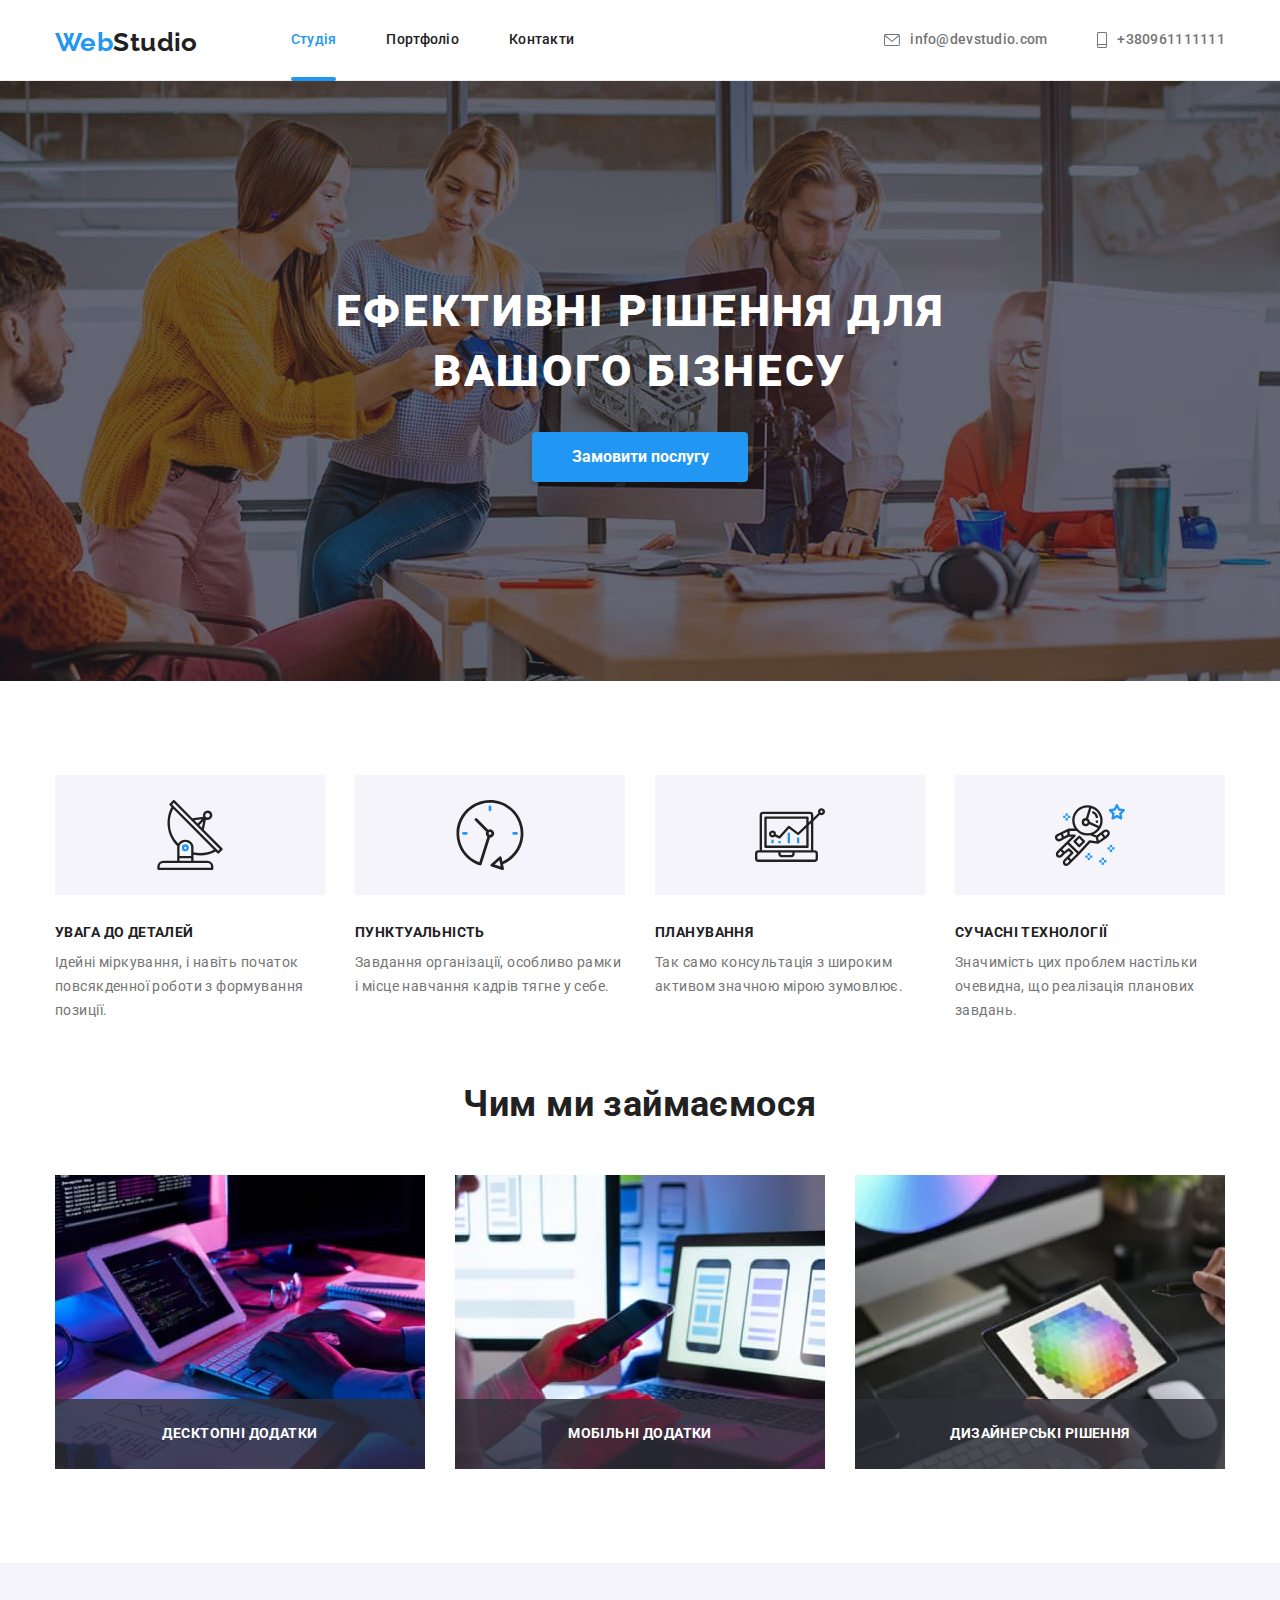
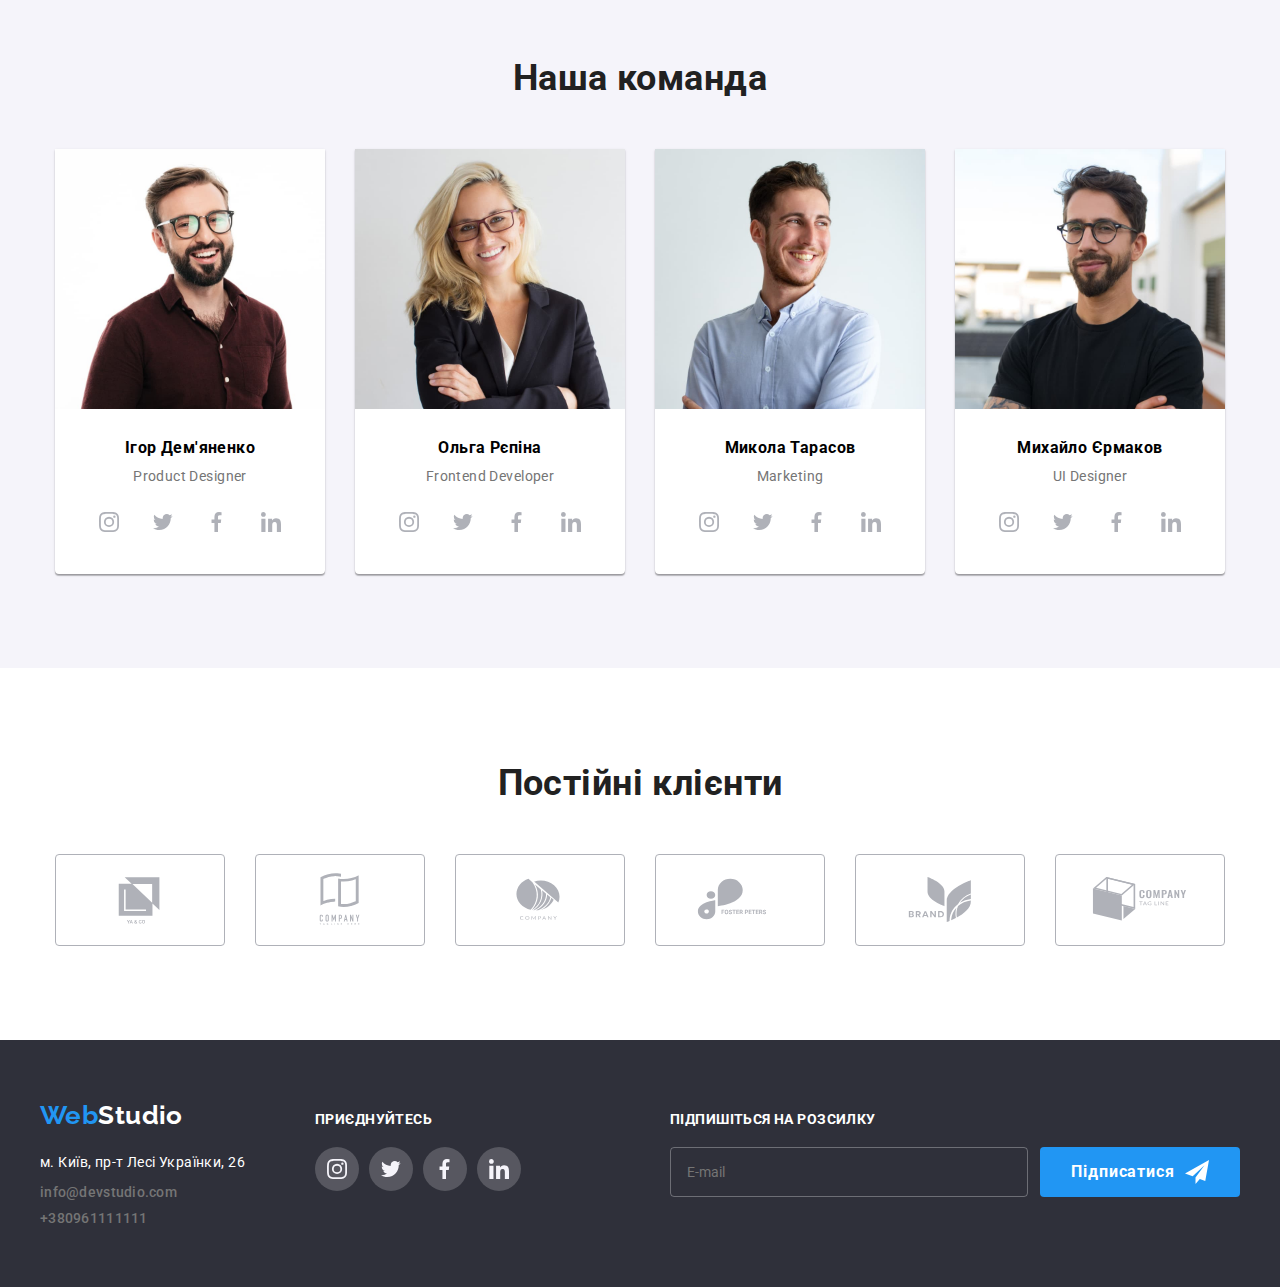
==== index.html @ ba0a04fd "Початок" ====
<!DOCTYPE html>
<html lang="uk">
<head>
    <meta charset="UTF-8">
    <meta http-equiv="X-UA-Compatible" content="IE=edge">
    <meta name="viewport" content="width=device-width, initial-scale=1.0">
    <title>Webstudio</title>
    <link rel="preconnect" href="https://fonts.googleapis.com"/>
    <link rel="preconnect" href="https://fonts.gstatic.com" crossorigin/>
    <link href="https://fonts.googleapis.com/css2?family=Raleway:wght@700&family=Roboto:ital,wght@0,400;0,500;0,700;1,900&display=swap" rel="stylesheet"/>
    <link rel="stylesheet" href="https://cdnjs.cloudflare.com/ajax/libs/modern-normalize/1.1.0/modern-normalize.min.css"> 
    <link rel="stylesheet" href="css/styles.css"/>
</head>
<body>
    <header class="page-header">
        <div class="container">
        <nav class="main-nav">
            <a class="logo-link" href="./index.html" lang="en">Web<span class="logo-header">Studio</span></a>
            <ul class="site-nav list">
                <li class="item"><a href="./index.html" class="link current">Студія</a></li>
                <li class="item"><a href="./portfolio.html" class="link">Портфоліо</a></li>
                <li class="item"><a href="#" class="link">Контакти</a></li>
            </ul>
        </nav>      
            <ul class="contact-nav list">
                <li class="item">
                <a class="contacts-page link" href="mailto:info@devstudio.com" class="link">
                    <svg aria-label="конверт" class="button-icon" width="16" height="12">
                    <use href="./images/icons.svg#icon-envelope"></use>  
                </svg>info@devstudio.com</a></li>
                <li class="item">
                <a class="contacts-page link" href="tel:+380961111111" class="link">
                    <svg aria-label="телефон" class="smartphone" width="10" height="16"> 
                    <use href="./images/icons.svg#icon-phone"></use> 
                </svg>+380961111111</a></li>
            </ul>
        </div>
    </header>   
    <main>
        <section class="hero">
            <div class="container">
             <h1 class="hero-title">Ефективні рішення для <br> вашого бізнесу</h1>
             <button data-modal-open type="button" class="button-primary" >Замовити послугу</button>
            </div>
        </section>
        <section class="special">
            <div class="container">
            <h2 class="visually-hidden">Наші особливості</h2>
            <ul class="features-list list">
              <li class="item icon-deliver">
                <div class="superio">
                    <svg aria-label="антена" class="icon" width = "70" height = "70">
                <use href="./images/icons.svg#icon-antenna"></use>
                    </svg>
                </div>
                <div class="mario">
                    <h3 class="title">Увага до деталей</h3>
                    <p class="text">Ідейні міркування, i навіть початок повсякденної роботи з формування позиції.
                    </p>
                </div>
              </li>
              <li class="item icon-top">
                <div class="superio">
                    <svg aria-label="годинник" class="icon" width = "70" height = "70">
                <use href="./images/icons.svg#icon-clock"></use>
                    </svg>
                </div>
                <div class="mario">
                <h3 class="title">Пунктуальність</h3>
                <p class="text">Завдання організації, особливо рамки i місце навчання кадрів тягне у себе.
                </p>
                </div>
              </li>
              <li class="item icon-sop">
                <div class="superio">
                    <svg aria-label="діаграма" class="icon" width = "70" height = "70">
                <use href="./images/icons.svg#icon-diagram"></use>
                    </svg>
                </div>
                <div class="mario">
                <h3 class="title">Планування</h3>
                <p class="text">Так само консультація з широким активом значною мірою зумовлює.
                </p>
                </div>
              </li>
              <li class="item icon-pop">
                <div class="superio">
                    <svg aria-label="астронавт" class="icon" width = "70" height = "70">
                <use href="./images/icons.svg#icon-astronaut"></use>
                    </svg>
                </div>
                <div class="mario">
                <h3 class="title">Сучасні технології</h3>
                <p class="text">Значимість цих проблем настільки очевидна, що реалізація планових завдань.
                </p>
                </div>
              </li>
            </ul>
        </div>
        </section> 
        <section class="rutin">
            <div class="container">
            <h2 class="work-list">Чим ми займаємося</h2>
            <ul class="our-list">
              <li class="item">
                <img class="blocks" src="images/img.jpg" alt="Фото верстки" width="370">
                <div class="product">
                    <p class="distext">Десктопні додатки</p>
                </div>
              </li>
             <li class="item">
              <img class="blocks" src="images/img1.jpg" alt ="Розробка дизайна для телефона" width="370">
              <div class="product">
                <p class="distext">Мобільні додатки</p>
              </div>
             </li>
             <li class="item">
              <img class="blocks" src="images/img2.jpg" alt="Вибір відтінку кольору на планшеті" width="370">
            <div class="product">
                <p class="distext">Дизайнерські рішення</p>
            </div> 
            </li>
            </ul>
            </div>
        </section>
        <section class="fone">
            <div class="container">
            <h2 class="working-list">Наша команда</h2>
            <ul class="team-list">
                <li class="work-platform">
                    <img src="images/img4.jpg" alt="Фото Ігор Дем'яненко " width="270" height="260">
                    <div class="portal">
                    <h3 class="title">Ігор Дем'яненко</h3>
                    <p class="text">Product Designer</p>
                    <ul class="media">
                        <li class="person-card">
                            <a class="sociamod-links" href="#">
                                <svg aria-label="інстаграм" class="social-icon" width = "20" height = "20">
                                <use href="./images/icons.svg#icon-instagram"></use>
                                    </svg></a>
                        </li>
                        <li class="person-card">
                            <a class="sociamod-links" href="#">
                                <svg  aria-label="твіттер" class="social-icon" width = "20" height = "20">
                                <use href="./images/icons.svg#icon-tviter"></use>
                                    </svg></a>
                        </li>
                        <li class="person-card">
                            <a class="sociamod-links" href="#">
                                <svg aria-label="фейсбук" class="social-icon" width = "20" height = "20">
                                <use href="./images/icons.svg#icon-facebook"></use>
                                    </svg></a>
                        </li>
                        <li class="person-card">
                            <a class="sociamod-links" href="#">
                                <svg aria-label="лінкедін" class="social-icon" width = "20" height = "20">
                                <use href="./images/icons.svg#icon-linkedin"></use>
                                    </svg></a>
                        </li>
                    </ul>
                    </div>
                </li>
                <li class="work-platform">
                    <img src="images/img5.jpg" alt="Фото Ольга Рєпіна" width="270" height="260">
                    <div class="portal">
                    <h3 class="title">Ольга Рєпіна</h3>
                    <p class="text">Frontend Developer</p>
                    <ul class="media">
                        <li class="person-card">
                            <a class="sociamod-links" href="#">
                                <svg aria-label="інстаграм" class="social-icon" width = "20" height = "20">
                                <use href="./images/icons.svg#icon-instagram"></use>
                                    </svg></a>
                        </li>
                        <li class="person-card">
                            <a class="sociamod-links" href="#">
                                <svg aria-label="твіттер" class="social-icon" width = "20" height = "20">
                                <use href="./images/icons.svg#icon-tviter"></use>
                                    </svg></a>
                        </li>
                        <li class="person-card">
                            <a class="sociamod-links" href="#">
                                <svg aria-label="фейсбук" class="social-icon" width = "20" height = "20">
                                <use href="./images/icons.svg#icon-facebook"></use>
                                    </svg></a>
                        </li>
                        <li class="person-card">
                            <a class="sociamod-links" href="#">
                                <svg aria-label="лінкедін" class="social-icon" width = "20" height = "20">
                                <use href="./images/icons.svg#icon-linkedin"></use>
                                    </svg></a>
                        </li>
                    </ul>
                </div>
                </li>
                <li class="work-platform">
                    <img src="images/img6.jpg" alt="Фото Микола Тарасов" width="270" height="260">
                    <div class="portal"> 
                    <h3 class="title">Микола Тарасов</h3>
                    <p class="text">Marketing</p>
                    <ul class="media">
                        <li class="person-card">
                            <a class="sociamod-links" href="#">
                                <svg aria-label="інстаграм" class="social-icon" width = "20" height = "20">
                                <use href="./images/icons.svg#icon-instagram"></use>
                                    </svg></a>
                        </li>
                        <li class="person-card">
                            <a class="sociamod-links" href="#">
                                <svg  aria-label="твіттер" class="social-icon" width = "20" height = "20">
                                <use href="./images/icons.svg#icon-tviter"></use>
                                    </svg></a>
                        </li>
                        <li class="person-card">
                            <a class="sociamod-links" href="#">
                                <svg aria-label="фейсбук" class="social-icon" width = "20" height = "20">
                                <use href="./images/icons.svg#icon-facebook"></use>
                                    </svg></a>
                        </li>
                        <li class="person-card">
                            <a class="sociamod-links" href="#">
                                <svg aria-label="лінкедін" class="social-icon" width = "20" height = "20">
                                <use href="./images/icons.svg#icon-linkedin"></use>
                                    </svg></a>
                        </li>
                    </ul>
                    </div>
                </li>
                <li class="work-platform">
                    <img src="images/img7.jpg" alt="Фото Михайло Єрмаков" width="270" height="260">
                    <div class="portal">
                    <h3 class="title">Михайло Єрмаков</h3>
                    <p class="text">UI Designer</p>
                    <ul class="media">
                        <li class="person-card">
                            <a class="sociamod-links" href="#">
                                <svg aria-label="інстаграм" class="social-icon" width = "20" height = "20">
                                <use href="./images/icons.svg#icon-instagram"></use>
                                    </svg></a>
                        </li>
                        <li class="person-card">
                            <a class="sociamod-links" href="#">
                                <svg aria-label="твіттер" class="social-icon" width = "20" height = "20">
                                <use href="./images/icons.svg#icon-tviter"></use>
                                    </svg></a>
                        </li>
                        <li class="person-card">
                            <a class="sociamod-links" href="#">
                                <svg aria-label="фейсбук" class="social-icon" width = "20" height = "20">
                                <use href="./images/icons.svg#icon-facebook"></use>
                                    </svg></a>
                        </li>
                        <li class="person-card">
                            <a class="sociamod-links" href="#">
                                <svg aria-label="лінкедін" class="social-icon" width = "20" height = "20">
                                <use href="./images/icons.svg#icon-linkedin"></use>
                                    </svg></a>
                        </li>
                    </ul>
                    </div>
                </li>
            </ul>
        </div>
        </section>
        <section class="newfolder">
        <div class="container">
            <h2 class="folder-list">Постійні клієнти</h2>
            <ul class="customers-list">
                <li class="fixt">
                    <a class="omga" href="#" class="omg">
                        <svg aria-label="логотип компанії 1" class="company-icon" width = "106" height = "60">
                        <use href="./images/icons.svg#icon-client1"></use>
                            </svg></a>
                </li>
                <li class="fixt">
                    <a class="omga" href="#" class="omg">
                        <svg aria-label="логотип компанії 2" class="company-icon" width = "106" height = "60">
                            <use href="./images/icons.svg#icon-client2"></use>
                                </svg></a>
                </li>
                <li class="fixt">
                    <a class="omga" href="#" class="omg">
                        <svg aria-label="логотип компанії 3" class="company-icon" width = "106" height = "60">
                            <use href="./images/icons.svg#icon-client3"></use>
                                </svg></a>
                </li>
                <li class="fixt">
                    <a class="omga" href="#" class="omg">
                        <svg aria-label="логотип компанії 4" class="company-icon" width = "106" height = "60">
                            <use href="./images/icons.svg#icon-client4"></use>
                                </svg></a>
                </li>
                <li class="fixt">
                    <a class="omga" href="#" class="omg">
                    <svg aria-label="логотип компанії 5" class="company-icon" width = "106" height = "60">
                        <use href="./images/icons.svg#icon-client5"></use>
                            </svg></a>
                </li>
                <li class="fixt">
                    <a class="omga" href="#" class="omg">
                        <svg aria-label="логотип компанії 6" class="company-icon" width = "106" height = "60">
                            <use href="./images/icons.svg#icon-client6"></use>
                                </svg></a>
                </li>
            </ul>
        </div>
        </section>
    </main>
    <footer class="contact-list">
    <div class="container footernew">
        <div class="footer-hub">
        <a href="./index.html" class="logof-link">Web<span class="logo-studio">Studio</span></a>
    <address class="keys">
        <ul class="contact-foot list">
            <li class="item"><a href="https://goo.gl/maps/CPtrU1FHBa2aNyZL9" class="map-link" target="_blank" rel="noopener noreferrer nofollow">м. Київ, пр-т Лесі Українки, 26</a></li>
            <li class="item"><a href="mailto:info@devstudio.com" class="link">info@devstudio.com</a></li>
            <li class="item"><a href="tel:+380961111111" class="link">+380961111111</a></li>
        </ul>
        </div>
    </address>
        <div class="super-footer">
        <p class="social-foot">Приєднуйтесь</p>
        <ul class="social-media-foot">
            <li class="block">
                <a href="#" class="sociamod-link">
                <svg aria-label="інстаграм" class="company-icon-footer" width = "20" height = "20">
                <use href="./images/icons.svg#icon-instagram"></use>
                </svg></a>
            </li>
            <li class="block">
                <a href="#" class="sociamod-link">
                    <svg aria-label="твіттер" class="company-icon-footer" width = "20" height = "20">
                    <use href="./images/icons.svg#icon-tviter"></use>
                    </svg></a>
            </li>
            <li class="block">
                <a href="#" class="sociamod-link">
                    <svg aria-label="фейсбук" class="company-icon-footer" width = "20" height = "20">
                    <use href="./images/icons.svg#icon-facebook"></use>
                    </svg></a>
            </li>
            <li class="block">
                <a href="#" class="sociamod-link">
                    <svg aria-label="лінкедін" class="company-icon-footer" width = "20" height = "20">
                    <use href="./images/icons.svg#icon-linkedin"></use>
                    </svg></a>
            </li>
        </ul>
        </div>
        <div class="footer-form">
            <form class="sform">
                <p class="social-foot">Підпишіться на розсилку</p>
                <div class="gopa">
                <input type="email" class="email-input" placeholder="E-mail" required name="user-email"
                />
                <button type="button" class="footbtn">Підписатися
                    <svg class="footbtn-image" width="24px" height="24px">
                    <use href="./images/icons.svg#icon-iconsend"></use>
                    </svg>
                </button>
            </div>
            </form>

        </div>
    </footer>
    <div class="backdrop is-hidden"data-modal>
        <div class="modal">
            <button type="button" class="modal-button" data-modal-close>
                <svg class="modal-close-icon" width="11px" hight="11px">
                    <use href="./images/icons.svg#icon-clooosed"></use>
                </svg>
            </button>
                <p class="modal-topic">Залиште свої дані, ми вам передзвонимо</p>
                <form class="modal-form">
                    <label class="modal-form-field">
                    <span class="modal-form-desc">Ім'я</span>
                    <span class="modal-form-input-wrapper">
                        <input
                            class="modal-form-input"
                            type="text"
                            pattern="[a-zA-Za-яА-ЯіІїЇ]+"
                            required
                            name="user-name"
                        />
                        <svg class="modal-form-input-icon">
                            <use
                              href="./images/icons.svg#icon-personname"
                            ></use>              
                        </svg>
                        </span>
                      </label>

                      <label class="modal-form-field">
                        <span class="modal-form-desc">Телефон</span>
                        <span class="modal-form-input-wrapper">
                          <input
                            class="modal-form-input"
                            type="tel"
                            required
                            pattern="[0-9]{3}-[0-9]{3}-[0-9]{2}-[0-9]{2}"
                            title="xxx-xxx-xx-xx"
                            name="user-phone"
                          />
                          <svg class="modal-form-input-icon">
                            <use
                              href="./images/icons.svg#icon-call"
                            ></use>
                          </svg>
                        </span>
                      </label>

                      <label class="modal-form-field">
                        <span class="modal-form-desc">Пошта</span>
                        <span class="modal-form-input-wrapper">
                          <input
                            class="modal-form-input"
                            type="email"
                            required
                            name="user-email"
                          />
                          <svg class="modal-form-input-icon">
                            <use
                              href="./images/icons.svg#icon-lettericon"
                            ></use>
                          </svg>
                        </span>
                      </label>

                      <label class="modal-form-field modal-form-field-message">
                        <span class="modal-form-desc">Коментар</span>
                        <textarea
                          class="modal-form-message"
                          placeholder="Введіть текст"
                          name="user-message"
                        ></textarea>
                      </label>
                      <label class="modal-form-check-field"
                        ><input
                          type="checkbox"
                          required
                          name="user-policy"
                          class="modal-form-check"
                        />
                        <svg class="checkbox-icon">
                          <use
                            class="checkbox-icon-use"
                            href="./images/icons.svg#icon-galka"
                          ></use>
                        </svg>
                        Погоджуюся з розсилкою та приймаю &nbsp;<a
                          class="modal-link"
                          href=""
                        >
                          Умови договору</a
                        >
                      </label>
                      <button type="submit" class="modal-form-submit">Відправити</button>
                    </form>
                  </div>
                </div>
        </div>
    </div>
     <script src="./js/modal.js"></script>
</body>
</html>
---- css/styles.css ----
:root {
    --primary-text-color:#757575;
    --title-text-color:#212121;
    --accent-color:#2196F3;
    --primary-white-color:#ffffff;
    --secondary-black-color: #2F303A;
    --super-blue-color :#188CE8;
    --fon-button-color : #F5F4FA;
    --fill-icon-color: #afb1b8;
    --fon-icon-color : rgba(245, 244, 250, 1);
    --icon-fons-color : rgba(175, 177, 184, 1);
    --link-icon-color : rgba(255, 255, 255, 0.1);
    --client-icon-color : rgba(33, 150, 243, 1);
    --text-people-color:rgba(117, 117, 117, 1);
    --drop-top-color :rgba(255, 255, 255, 1);
    --new-hm5-color: rgba(47, 48, 58, 0.8);
    --over-back-color:rgba(33, 150, 243, 0.9);
    --transition: 250ms cubic-bezier(0.4, 0, 0.2, 1);
    --backdrop-bc: rgba(0, 0, 0, 0.2);
    --foot-bord-color: rgba(255, 255, 255, 0.3);
    --contacts-color : rgba(255, 255, 255, 0.6);
    --border-flex-color:rgba(33, 33, 33, 0.2);
    --modal-message: rgba(117, 117, 117, 0.5);

    --main-font: 'Roboto',sans-serif;
    --secondary-font : 'Raleway',sans-serif;
}

/*General*/

ul {
    list-style: none;
   }
a  {
    text-decoration: none;
   }
h1,
h2,
h3,
h4,
p {
    margin-top: 0;
    margin-bottom: 0;
  }

ul,
ol {
    margin: 0;
    padding: 0;
   }
img {
    display: block;
    max-width: 100%;
    height: auto;
    }
.container {
    width: 1200px;
    margin-left: auto;
    margin-right: auto;
    padding-left: 15px;
    padding-right: 15px;
  }
.section {
    padding-top: 94px;
    padding-bottom: 94px;
  }
.link,
.contact,
.contact,
.site-nav,
.link.current {
  transition: color var(--transition);
}
.link:hover,
.link:focus,
.contact:hover,
.contact:focus,
.contact-footer:hover,
.contact-footer:focus,
.site-nav .link.current {
  color: var(--accent-color);
}

/*body*/

body {
    font-size: 14px;
    background-color:var(--primary-white-color);
    color: var(--primary-text);
    font-family: 'Roboto',sans-serif;
    letter-spacing: 0.03em;
}

/*New page*/

.backdrop {
    position: fixed;
    top: 0;
    left: 0;
    width: 100%;
    height: 100%;
    background-color: var(--backdrop-bc) ;
    z-index: 100;
    opacity: 1;

    transition: opacity var(--transition), visibility var(--transition);
}
.backdrop.is-hidden {
    opacity: 0;
    visibility: hidden;
    pointer-events: none;
}
.backdrop.is-hidden .modal {
    transform: translate(-50%, -50%) scale(1.1);
}

.modal {
    position: absolute;
    top: 50%;
    left: 50%;
    transform: translate(-50%,-50%);

    width: 528px;
    min-height: 581px;
 
    background-color:var(--primary-white-color);
    border-radius: 4px;
    transition: transform var(--transition);
    padding: 40px;
}
.modal-button {
    position: absolute;
    top: 8px;
    right: 8px;
    background-color: transparent;
    border: 1px solid rgba(0, 0, 0, 0.1);
    width: 30px;
    height: 30px;
    border-radius: 50%;
    padding: 0;
    display: flex;
    align-items: center;
    justify-content: center;
    cursor: pointer;

    transition: fill var(--transition);
}
.modal-button:hover,
.modal-button:focus {
  fill: var(--accent-color);
} 

.modal-form {
    display: flex;
    flex-direction: column;
  }
.modal-topic {
    font-weight: 700;
    font-size: 20px;
    line-height: 1.15;
    text-align: center;
    margin-bottom: 12px;
  }
.modal-form-input {
    width: 100%;
    height: 40px;
    padding-left: 42px;
    border: 1px solid var(--border-flex-color);
    border-radius: 4px;
    transition: border-color var(--transition);
    transition: fill var(--transition);
  }
.modal-form-input:focus + .modal-form-input-icon {
    fill: var(--client-icon-color);
}
.modal-form-input:focus {
    outline: none;
    border-color: var(--client-icon-color);
  }
.modal-form-desc {
    display: block;
    font-weight: 400;
    font-size: 12px;
    line-height: 1.16;
    letter-spacing: 0.01em;
    color: var(--primary-text-color);
    margin-bottom: 4px;
  }
  .modal-form-input-wrapper {
    position: relative;
    display: block;
  }
  .modal-form-field {
    margin-bottom: 10px;
  }
  .modal-form-input-icon {
    position: absolute;
    display: block;
    top: 50%;
    left: 15px;
    transform: translateY(-50%);
    width: 18px;
    height: 18px;
    transition: fill var(--transition);
  }
  .modal-form-message {
    width: 100%;
    height: 120px;
    border: 1px solid var(--border-flex-color);
    border-radius: 4px;
    transition: border-color var(--transition);
    padding: 12px 16px;
    resize: none;
    transition: border-color var(--transition);
  }
  .modal-form-field-message {
    margin-bottom: 20px;
  }
  .modal-form-message:focus {
    outline: none;
    border-color: var(--client-icon-color);
  }
  .modal-form-message::placeholder {
    font-weight: 400;
    font-size: 12px;
    line-height: 1.16;
    letter-spacing: 0.01em;
    color: var(--modal-message);
  }
  .modal-form-check-field {
    display: flex;
    align-items: center;
    font-weight: 400;
    line-height: 1.7;
    color: var(--primary-text-color);
    margin-bottom: 40px;
    margin-left: auto;
    margin-right: auto;
  }
  .modal-link {
    color: var(--accent-color);
    text-decoration: underline;
  }
  .checkbox-icon {
    width: 16px;
    height: 15px;
    border: 2px solid rgba(33, 33, 33, 1);
    margin-right: 7px;
    cursor: pointer;
  }
  .checkbox-icon-use {
    display: none;
  }
  .modal-form-check:checked + .checkbox-icon {
    border: none;
    background-color: var(--accent-color);
  }
  .modal-form-check:checked + .checkbox-icon .checkbox-icon-use {
    display: block;
    border: none;
  }
  .modal-form-check {
    appearance: none;
    position: absolute;
  }
  .modal-form-submit {
    margin-left: auto;
    margin-right: auto;
    width: 200px;
    height: 50px;
    background: var(--accent-color);
    box-shadow: 0px 4px 4px rgba(0, 0, 0, 0.15);
    border: none;
    border-radius: 4px;
    font-weight: 700;
    font-size: 16px;
    line-height: 1.87;
    letter-spacing: 0.06em;
    color: var(--primary-white-color);
    cursor: pointer;
    transition: background-color var(--transition);
  }
  .modal-form-submit:hover,
  .modal-form-submit:focus {
    background-color: var(--super-blue-color);
  }

  
.link.current::after {
    position: absolute;
    content:"";
    left: 0;
    bottom: -1px;
    width: 100%;
    height: 4px;
    display: block;
    background-color: var(--accent-color);
    border-radius: 2px;
}
.link {
    position: relative;
    color: var(--article-color);
    font-weight: 500;
    line-height: 1.14;
    letter-spacing: 0.02em;
  
    display: inline-block;
}
.site-nav .link.current {
    color: var(--accent-color);
  }
.site-nav .item {
    position: relative;
  }

.textarea {
    height: 120px ;
    width: 448px ;
    resize: none;
    display: block;
  }

  /*New-footerdrom*/
  
.footer-form {
    margin-left: auto;
    display: flex;
}
.gopa {
    display: flex;
}

.sform {
    display: block;
    align-items: center;
    padding: 0;
}
.form {
    margin-left: auto;
    margin-right: auto;
  }
.email-input {
    display: block;
    background-color: transparent;
    width: 358px;
    height: 50px;
    border: 1px solid var(--foot-bord-color);
    border-radius: 4px;
    padding-left: 16px;
} 
.footer-form input{
    margin-right: 12px;
} 
.email-input {
    color: var(--contacts-color);
}
.footbtn {
  display: flex;
  justify-content: center;
  position: relative;
  font-weight: 700;
  font-size: 16px;
  line-height: 1.88;
  align-items: center;
  text-align: center;
  letter-spacing: 0.06em;
  color: var(--primary-white-color);
  height: 50px;
  width: 200px;
  padding: 10px;
  border: none;
  border-radius: 4px;
  background-color: var(--client-icon-color);
  cursor: pointer;
  margin: 0px;
  transition: background-color var(--transition);
}
.footbtn:hover,
.footbtn:focus {
  background-color: var(--super-blue-color);
}
.footbtn-image {
  width: 24px;
  height: 24px;
  margin-left: 10px;
}

/*Утиліт*/
.contacts-page {
    display: flex ;
    align-items: center;
}
.button-icon {
    margin-right: 10px;
    align-items: center;
    fill: currentColor;
}
.button-icon:hover,
.smartphone {
    fill: var(--accent-color);
}
.smartphone {
    align-items: center;
    margin-right: 10px;
    fill: currentColor;
}
.customers-list .fixt {
    display: flex;
    align-items: center;
    cursor: pointer;
    border-radius: 4px;
    justify-content: center;
    width: 170px;
    height: 92px;
    margin-right: 30px;
}
.customers-list .omga{
    fill: var(--icon-fons-color);
}
.omga:hover,
.omga:focus {
    border: 1px solid var(--accent-color);
    fill: var(--accent-color);
}
.sociamod-link:hover,
.sociamod-link:focus {
    background-color: var(--accent-color);
    fill:var(--primary-white-color);
}
.sociamod-links:hover,
.sociamod-links:focus {
    background-color: var(--accent-color);
    fill: var(--primary-white-color);
}

.omga { 
    text-decoration: none;
    width: 100%;
    height: 100%;
    display: flex;
    align-items: center;
    justify-content: center;

    border: 1px solid var(--icon-fons-color);
    border-radius: 4px;
    fill: var(--accent-color);
    transition: fill var(--transition);
}
.omga:hover, 
.omga:focus{
    fill: var(--accent-color);
}

.features-list .superio {
    display: flex;
    align-items: center;
    justify-content: center;
    border-radius: 4px;
    background-position: center;
    height: 120px;
}

.person-card {
    background-color: var(--primary-white-color);
}

.list {
    list-style: none;
    padding: 0;
    margin: 0;
}
.container {
    width: 1200px;
    margin-left: auto;
    margin-right: auto;
    padding-left: 15px;
    padding-right: 15px;
}
.page-header {
    border-bottom: 1px solid rgba(236, 236, 236, 1) ;
 
}
.page-header>.container{
       display: flex;
} 
/*Main-nav*/

.main-nav {
    display: flex;
    width: 1200;
    align-items: center;
    border: rgba(236, 236, 236, 1);
}
 /*WebStudio*/

.logo-link {
    color:var(--accent-color);
    font-family: var(--secondary-font);

    font-weight: 700;
    font-size: 26px;
    line-height: 1.19;
    text-decoration: none;
    padding-top: 25px;
}
.logo-header {
    color:var(--title-text-color) ;
}
/*Site nav*/
.site-nav .link,
.site-nav .list {
    color: var(--title-text-color);

    font-weight: 500;
    font-size: 14px;
    line-height: 1.14;
    letter-spacing: 0.02em;
    text-decoration: none;
}
.site-nav .link:hover, 
.site-nav .link:focus {
    color:var(--accent-color);
}
.site-nav .link.current {
    color: var(--accent-color);
}
.site-nav  {
    display: flex;
    margin-left: 93px;
}
.site-nav .item {
    margin-right: 0px;
}
.site-nav .item:not(:last-child) {
    margin-right: 50px;
}
.site-nav .link {
    display: block;
    padding-top:  32px;
    padding-bottom: 32px;
}

/*Contact nav*/

.contact-nav .link {
    color: var(--primary-text-color);

    font-weight: 500;
    font-size: 14px;
    line-height: 1.14;
    letter-spacing: 0.02em;
    text-decoration: none;

    display: flex;
    padding-top:  32px;
    padding-bottom: 32px;
    align-items: center;
}
.contact-nav .link:hover, 
.contact-nav .link:focus {
    color: var(--accent-color);
}
.site-nav .list {
    color: var(--primary-text-color);
    font-weight: 500;
    font-size: 14px;
    line-height: 1.14;
    letter-spacing: 0.02em;
    text-decoration: none;
}
.contact-nav {
    display: flex;
    margin-left: auto;
}
.contact-nav .item {
    margin-right: 0px;
}
.contact-nav .item:not(:last-child) {
    margin-right: 50px;
}

/*Hero*/

.hero {
    max-width: 1600px;
    height: 600px;
    background-image: linear-gradient(to right,rgba(47, 48, 58, 0.4),rgba(47, 48, 58, 0.4)), url(../images/img-fone.jpg);
    background-repeat: no-repeat;
    background-position: center;
    text-align: center;
    margin-top: 0;
    margin: 0px auto;
    padding-bottom: 200px;
    padding-top: 200px;
}
h1,h2,h3 { margin: 0px;
}

.hero-title {
    margin-bottom: 30px;

    color:var(--primary-white-color) ;
    
    font-weight: 900;
    font-size: 44px;
    line-height: 1.37;
    letter-spacing: 0.06em;
    text-transform: uppercase;
}

/*features*/
.mario {
    margin-top: 30px;
}

.features-list .title {
    color: var(--title-text-color);

    font-weight: 700;
    font-size: 14px;
    line-height: 1.14;
    text-transform: uppercase;
    
    margin-top: 0;
    margin-bottom: 10px;
}
.features-list .text {
    color: var(--primary-text-color);
    
    font-weight: 400;
    font-size: 14px;
    line-height: 1.7;

    margin-top: 0px;
    margin-bottom: 0px;
}
.features-list {
    display: flex;
}
.features-list .title {
    margin-bottom: 10px;
}
.features-list .item {
    content: "";
    display: block;
    height: 120px;
    background-size: contain;
    background-repeat: no-repeat;
    background-position: center;
    background-color: var(--fon-icon-color);
}
.features-list .item {
    width: 270px;
    margin-left: 0px;
}
.features-list .item:not(:first-child) {
    margin-left: 30px;
}

/*Our work*/

.rutin {
    padding-bottom: 94px;
    padding-top: 94px;
}
.work-list {
    color: var(--title-text-color);
    
    font-weight: 700;
    font-size: 36px;
    line-height: 1.17;
    text-align: center;
    
    margin-top: 0px;
    margin-bottom: 50px;
}
.work-list .title {
    color: var(--title-text-color);

    font-weight: 500;
    font-size: 16px;
    line-height: 1.19;
    text-align: center;
}
.our-list {
    display: flex;
    text-align: center;
    margin: 0px;
    padding: 0px;
}
.our-list .item {
    position: relative;

    display: block;
    list-style: none;

}
.our-list .item {
    margin-right: 0px;
}
.our-list .item:not(:last-child) {
    margin-right: 30px; 
}
.blocks {
    display: block;
}
.distext {
    color: var(--primary-white-color);
    font-family: var(--main-font);
    font-style: normal;
    font-weight: 700;
    font-size: 14px;
    line-height: 1.14;
    text-align: center;
    text-transform: uppercase;
}
.product {
    position: absolute;
    
    display: flex;
    align-items: center;
    justify-content: center;
    bottom: 0;
    left: 0;
    width: 100%;
    height: 70px;
    background-color:var(--new-hm5-color);
}
/*Team*/

.fone {
    background-color: var(--fon-button-color);
    padding-top: 94px;
    padding-bottom: 94px;
}
.team-list {
    display: flex;
    margin: 0px;
    padding: 0px;
    list-style: none;
}
.working-list {
    color: var(--title-text-color);
    font-weight: 700;
    font-size: 36px;
    line-height: 1.17;
    text-align: center;
    margin-top: 0px;
    margin-bottom: 50px;
}
.work-platform {
    background: var(--primary-white-color) ;
    box-shadow: 0px 1px 3px rgba(0, 0, 0, 0.12), 0px 1px 1px rgba(0, 0, 0, 0.14), 0px 2px 1px rgba(0, 0, 0, 0.2);
    border-radius: 0px 0px 4px 4px;

    width: 270px;
    text-align: center;
}
.work-platform {
    margin-right: 0px;
}
.work-platform:not(:last-child) {
    margin-right: 30px;
}
.work-platform .title {
    margin-top: 0px;
}
.work-platform .text {
    margin-top: 0px;
    color: var(--text-people-color)
}
.work-list .text{
    color: var(--primary-text-color);

    font-weight: 400;
    font-size: 16px;
    line-height: 19px;
    text-align: center;
}
.team-list .title {
    margin-bottom: 10px;
}
.portal {
   padding: 30px;
}
.portal .text {
    margin: 0px;
}
.media {
    display: flex;
    list-style: none;
    border-radius: 50px;
    margin-top: 16px;
    padding: 0px;
    justify-content: center;
    gap: 10px;
}
.media .sociamod-links{
    width: 44px;
    height: 44px;
    border-radius: 50%;
    display: flex;
    justify-content: center;
    align-items: center;
    cursor: pointer;
}
.sociamod-links {
    width: 100%;
    height: 100%;
    display: flex;
    align-items: center;
    justify-content: center;
    background-color: var(--link-icon-color);
    border-radius: 50%;
    fill: var(--icon-fons-color);
    transition: background-color var(--transition), fill var(--transition);
  }
  .sociamod-links:hover, 
  .sociamod-links:focus{
      background-color: var(--accent-color);
      fill: var(--primary-white-color);
  }

/*Newfolder*/
.newfolder {
    background-color: var(--primary-white-color);
    padding-top: 94px;
    padding-bottom: 94px;
}
.folder-list {
    color: var(--title-text-color);
    font-weight: 700;
    font-size: 36px;
    line-height: 1.17;
    text-align: center;
    margin-top: 0px;
    margin-bottom: 50px;
}
.customers-list {
    display: flex;
    margin: 0px;
    padding: 0px;
    list-style: none;
}
.fixt {
    background: var(--primary-white-color) ;
    border-radius: 0px 0px 4px 4px;

    width: 170px;
    height: 92px;
    text-align: center;
}
.fixt {
    margin-right: 0px;
}
.fixt:not(:last-child) {
    margin-right: 30px;
}
.customers-list .fixt {
    margin-right: 0px;
}
.customers-list .fixt:not(:last-child) {
margin-right: 30px;
}

/*Button*/

.button {
    font-family: inherit;
}
.site-works .links {
    border-radius: 4px;
}
.site-works .links {
    border-radius: 4px ;
}

.button .links:hover, 
.button .links:focus {
    background-color : var(--super-blue-color);
    color: var(--primary-white-color);
    cursor:pointer;
    box-shadow: 0px 3px 1px rgba(0, 0, 0, 0.1), 0px 1px 2px rgba(0, 0, 0, 0.08),
    0px 2px 2px rgba(0, 0, 0, 0.12);
}

.site-works .links {
    background-color: var(--fon-button-color);
    color: var(--title-text-color);
    font-weight: 500;
    font-size: 16px;
    line-height: 1.6;
    text-align: center;
    border:none;
    transition: color var(--transition), background-color var(--transition),
    box-shadow var(--transition);
}

.links {
    padding : 6px 25px;
}
.button-primary {
    min-width: 216px;
    display:inline-block;
    padding: 10px 32px;
   
    background-color: var(--accent-color);
    color: var(--primary-white-color);
    box-shadow: 0px 4px 4px rgba(0, 0, 0, 0.15);
    border-radius: 4px;
    border:none;
    font-family: inherit;
    font-size: 16px;
    font-weight: 700;
    line-height: 1.88;
    text-align: center;
    transition: background-color var(--transition), color var(--transition) ;
}
.button-primary:hover, 
.button-primary:focus {
    background-color : var(--super-blue-color);
    color: var(--primary-white-color);
    cursor:pointer;
}
.link,.links {
    cursor:pointer;
}
.contact-list {
    background-color: var(--secondary-black-color);
}
.contact-foot .link:hover, 
.contact-foot .link:focus {
    color: var(--accent-color);
}
.contact-foot .link {
    color: var(--primary-text-color);

    font-weight: 500;
    font-size: 14px;
    line-height: 1.14;
    letter-spacing: 0.02em;
    text-decoration: none;
}

.logo-link {
    margin: 0px;
    padding-bottom: 20px;
}
.logo-studio {
    color: var(--primary-white-color);
}
.map-link {
    color: var(--primary-white-color);

    font-weight: 400;
    font-size: 14px;
    line-height: 1.7;
    text-decoration: none;
}

/*Portfolio page*/
.overlay-con {
    position: relative;
    overflow: hidden;
}
.overlaytext {
    position: absolute;
    top: 0;
    left: 0;
    width: 100%;
    height: 100%;
    overflow: auto;
    transform: translateY(100%);
    transition: transform var(--transition);

    padding: 63px 24px;
    font-weight: 400;
    font-size: 18px;
    line-height: 1.55;
    background-color:var(--over-back-color) ;
    color: var(--primary-white-color);
    margin: 0;
}


/*portmain*/

.port {
    padding-bottom: 94px;
    padding-top: 94px;

}
.works-title {
    color: var(--title-text-color);

    font-weight: 700;   
    font-size: 18px;
    line-height: 2.0;
    letter-spacing: 0.06em;
    margin-top: 0px;
    text-align: center;
    margin-bottom: 4px;
}
.works-text {
    color: var(--primary-text-color);
    font-weight: 400;
    font-size: 16px;
    line-height: 1.9;
    letter-spacing: 0.03em;
    margin-top: 0px;
    text-align: center;
}
.site-works .link {
    background-color: var(--fon-button-color);
    color: var(--title-text-color);
    font-weight: 500;
    font-size: 16px;
    line-height: 1.6;
    text-align: center;
    border:none;
}
.site-works .link:hover, 
.site-works .link:focus {
    background-color: var(--accent-color);
    color: var(--primary-white-color);
}
.site-works .links:hover, 
.site-works .links:focus {
    background-color: var(--accent-color);
    color: var(--primary-white-color);
    box-shadow: 0px 3px 1px rgba(0, 0, 0, 0.1), 0px 1px 2px rgba(0, 0, 0, 0.08),
    0px 2px 2px rgba(0, 0, 0, 0.12);
}

.hor {
transition: box-shadow var(--transition);
}

.hor:hover .overlaytext,
.hor:focus .overlaytext {
  transform: translateY(0%);
}

.hor:hover,
.hor:focus {
    display: block;
    box-shadow: 0px 1px 1px rgba(0, 0, 0, 0.12), 0px 4px 4px rgba(0, 0, 0, 0.06),
      1px 4px 6px rgba(0, 0, 0, 0.16);
} 

.site-works {
    display: flex;
    justify-content: center; 
    margin-bottom: 50px;
    align-items: center;
}
.site-works .item {
    margin-right: 0px;
}
.site-works .item:not(:last-child) {
    margin-right: 8px;
}
.project-list {
    display: flex;
    flex-wrap: wrap;
    list-style: none;
    margin-left: 0px;
    padding: 0px;
    margin-top: 0px;
    margin-bottom: -30px;
    margin-right: -30px;
}
.project-list .item {
    margin-bottom: 30px;
    margin-right: 30px;
    width: 370px;
    padding: 0px;
}
    .hor {
    text-decoration: none;
}
.card-content {
    padding: 20px 24px;
    border: 1px solid rgba(238, 238, 238, 1)

}
.works-title {
    text-align: left;
}
.works-text {
    text-align: left;
    margin: 0px;
}

/*Special*/

.special {
    margin-top: 0;
    padding-top: 94px;
    padding-bottom: 94px;
  }
.visually-hidden {
    position: absolute;
      white-space: nowrap;
      width: 1px;
      height: 1px;
      overflow: hidden;
      border: 0;
      padding: 0;
      clip: rect(0 0 0 0);
      clip-path: inset(50%);
      margin: -1px;
  }
  .logof-link {
    color:var(--accent-color);
    font-family: var(--secondary-font);

    font-weight: 700;
    font-size: 26px;
    line-height: 1.19;
    text-decoration: none;
  }
  .logof-link {
    margin: 0px;
    padding-bottom: 20px;
  }
  .keys {
    font-style: normal;
    margin-top: 20px;
  }
  .contact-list {
    padding-top: 60px;
    padding-bottom: 60px;
  }
  .contact-foot .item {
    margin-bottom: 0px;
  }
  .contact-foot .item:not(:last-child) {
    margin-bottom: 9px;
  }


  .super-footer {
    margin-left: 70px;
  }
  .social-foot {
    font-weight: 700;
    font-size: 14px;
    text-transform: uppercase;
    font-style: normal;
    color: var(--primary-white-color);
    margin: 0px;
    padding: 0px;
    margin-bottom: 20px;
  }
  .social-media-foot {
    display: flex;
    justify-content: center;
    margin-top: 20px;
    border-radius: 50px;
    list-style: none;
    padding: 0px;
    margin: 0px;
    margin-top: 20px;
  }
  .social-media-foot .block {
    width: 44px;
    height: 44px;
    fill: var(--fon-button-color);
    
    display: flex;

    cursor: pointer;
    margin-right: 10px;
    background: rgba(255, 255, 255, 0.1);
    border-radius: 50%;

    justify-content: center;
    align-items: center;
  }
  .footernew {
    display: flex;
    align-items: baseline;
    padding: 0px;
  } 
  .footer-hub {
    display: block;
  }
  .sociamod-link {
    width: 100%;
    height: 100%;
    display: flex;
    align-items: center;
    justify-content: center;
    fill: var(--fon-button-color);
    background-color: var(--link-icon-color);
    border-radius: 50%;
    transition: background-color var(--transition), fill var(--transition);
}
.sociamod-link:hover, 
.sociamod-link:focus{
    background-color: var(--accent-color);
    fill: var(--primary-white-color);
}
  .social-media-foot .block {
    margin: 0px;
  }
  .social-media-foot .block:not(:last-child) {
    margin-right: 10px;
  }
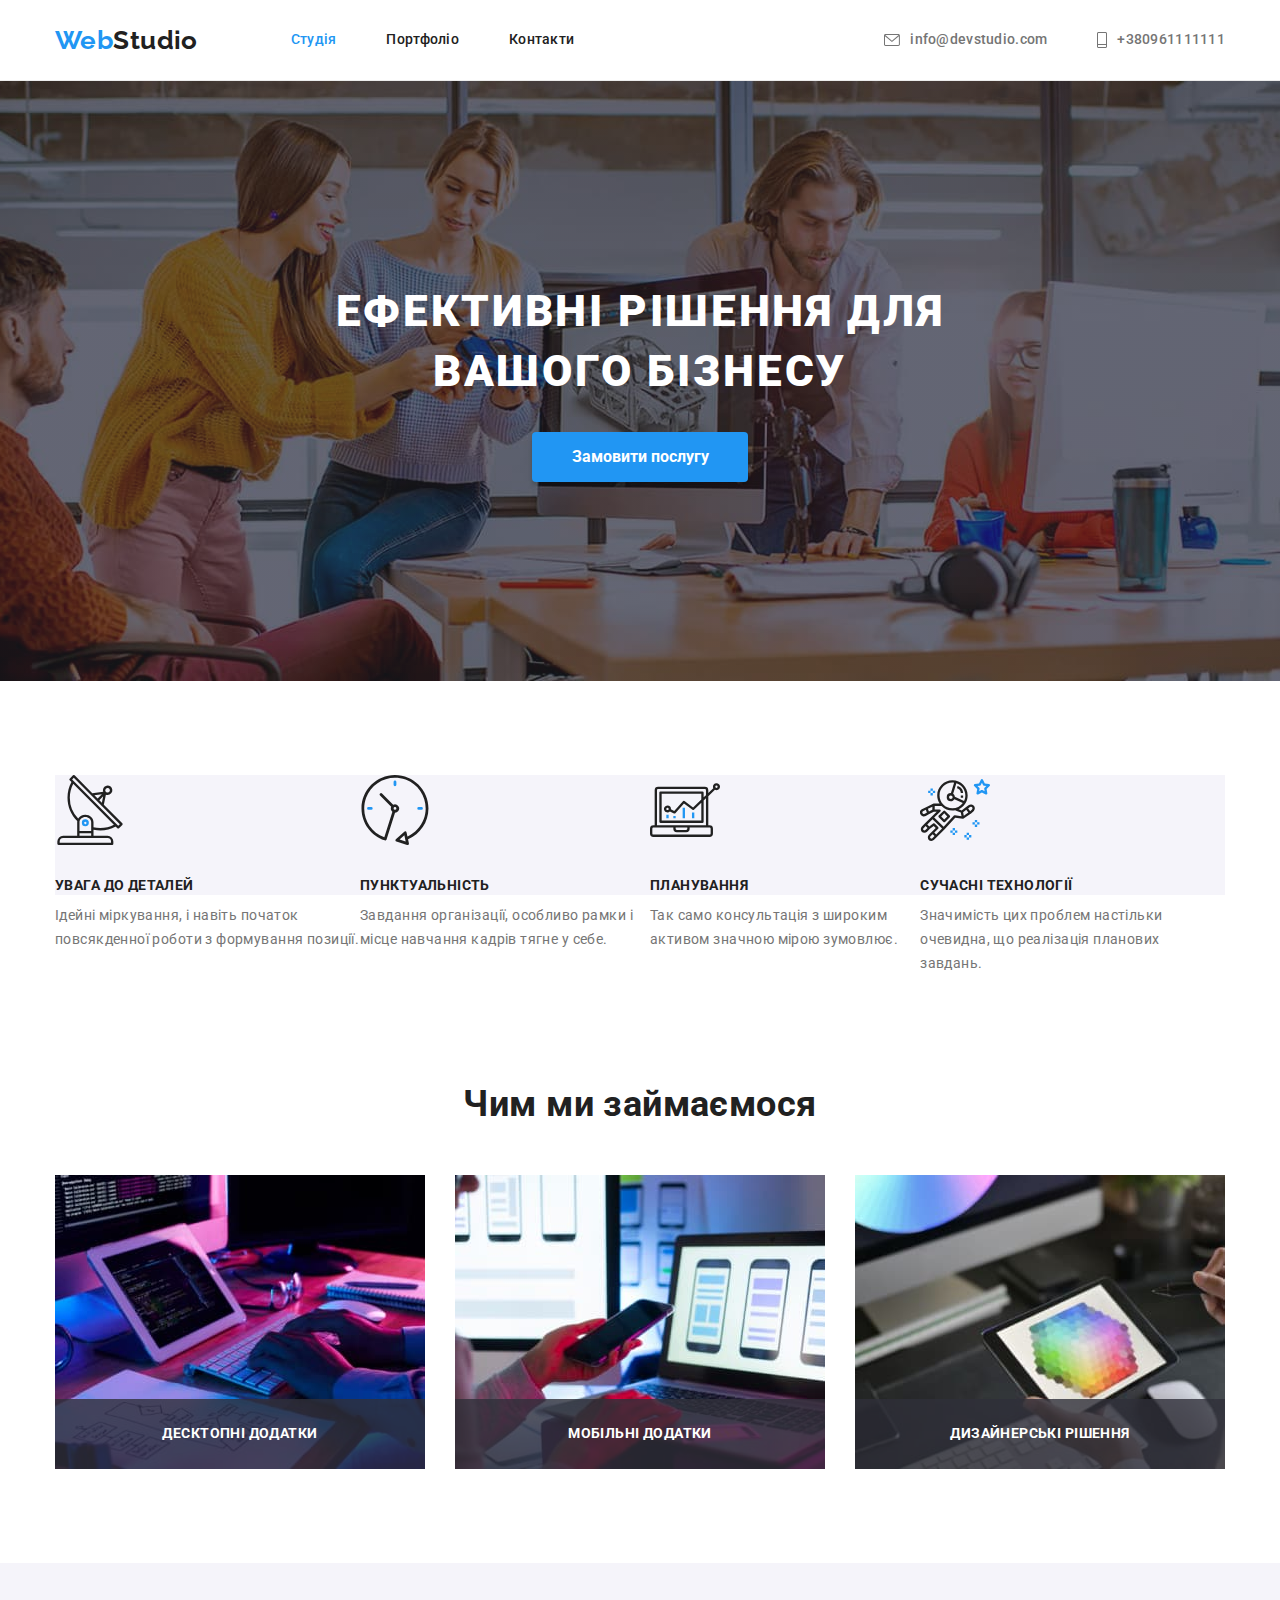
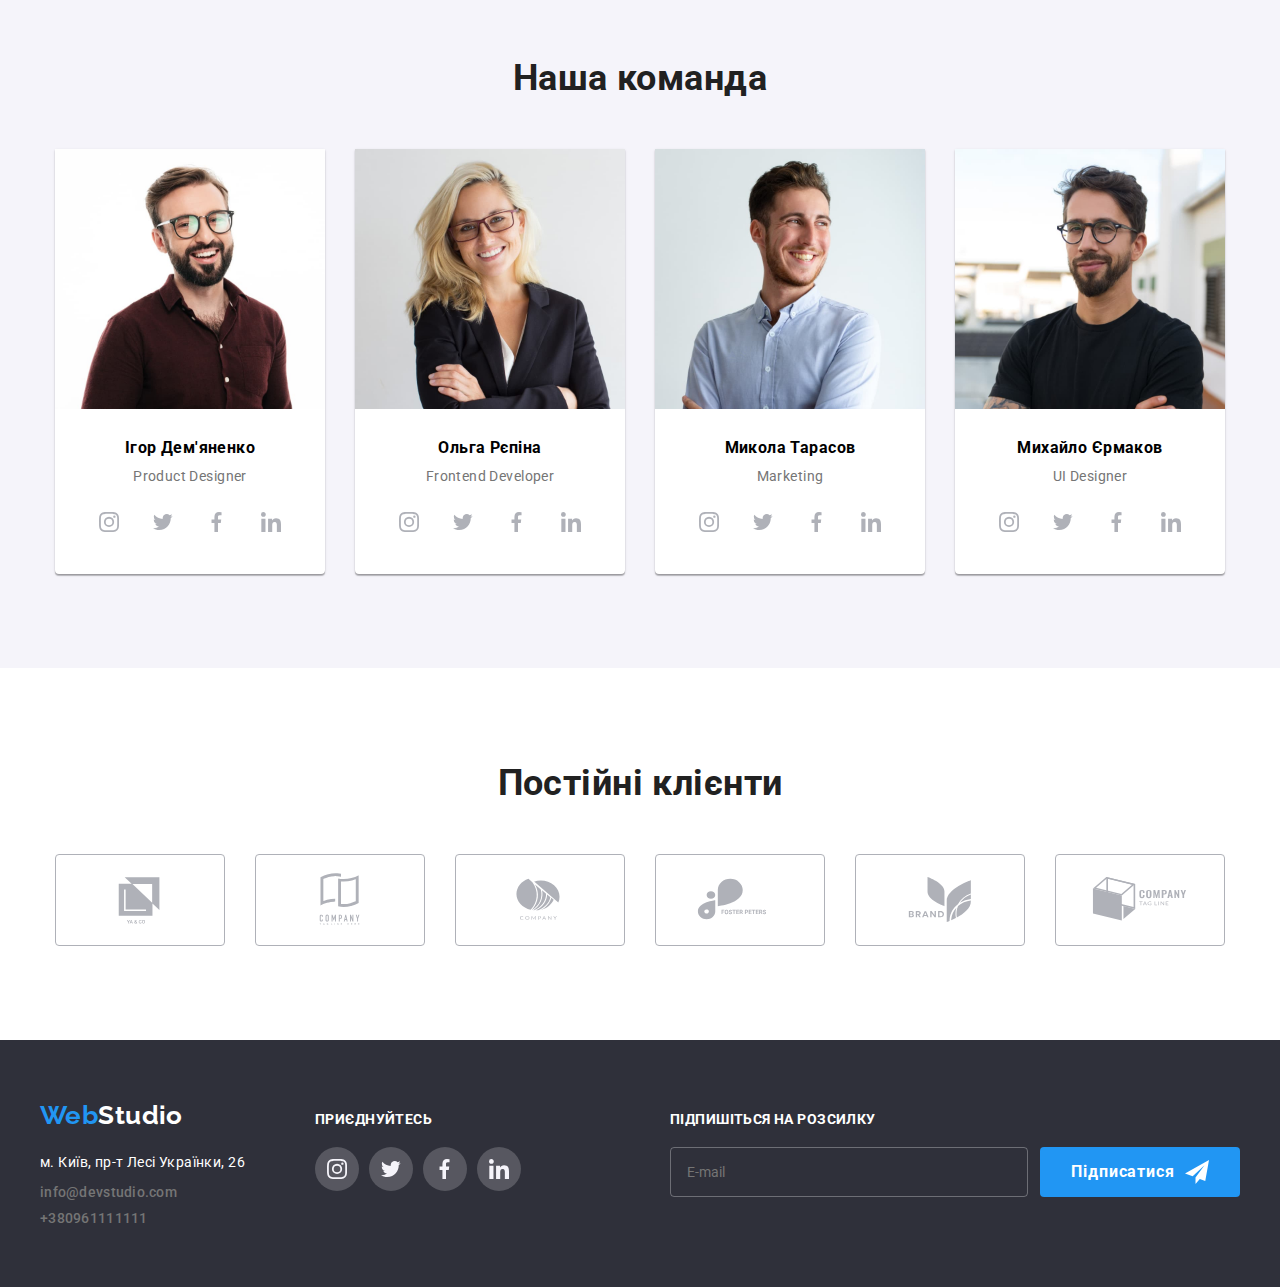
==== commit 64f3223a: "Це біль" ====
--- a/index.html
+++ b/index.html
@@ -10,27 +10,28 @@
     <link href="https://fonts.googleapis.com/css2?family=Raleway:wght@700&family=Roboto:ital,wght@0,400;0,500;0,700;1,900&display=swap" rel="stylesheet"/>
     <link rel="stylesheet" href="https://cdnjs.cloudflare.com/ajax/libs/modern-normalize/1.1.0/modern-normalize.min.css"> 
     <link rel="stylesheet" href="css/styles.css"/>
+    <link rel="stylesheet" href="./css/main.min.css" />
 </head>
 <body>
     <header class="page-header">
-        <div class="container">
-        <nav class="main-nav">
-            <a class="logo-link" href="./index.html" lang="en">Web<span class="logo-header">Studio</span></a>
-            <ul class="site-nav list">
-                <li class="item"><a href="./index.html" class="link current">Студія</a></li>
-                <li class="item"><a href="./portfolio.html" class="link">Портфоліо</a></li>
-                <li class="item"><a href="#" class="link">Контакти</a></li>
+        <div class="page-header__box container">
+        <nav class="page-header__nav">
+            <a class="logo logo__page-header" href="./index.html" lang="en">Web<span class="logo__page-header_logos">Studio</span></a>
+            <ul class="page-header__site-nav">
+                <li class="site-nav__item"><a href="./index.html" class="site-nav__link current">Студія</a></li>
+                <li class="site-nav__item"><a href="./portfolio.html" class="site-nav__link">Портфоліо</a></li>
+                <li class="site-nav__item"><a href="#" class="site-nav__link">Контакти</a></li>
             </ul>
         </nav>      
             <ul class="contact-nav list">
-                <li class="item">
-                <a class="contacts-page link" href="mailto:info@devstudio.com" class="link">
-                    <svg aria-label="конверт" class="button-icon" width="16" height="12">
+                <li class="contact-nav__item">
+                <a class="contact-nav__contacts-page link" href="mailto:info@devstudio.com" class="link">
+                    <svg aria-label="конверт" class="contact-nav__button-icon" width="16" height="12">
                     <use href="./images/icons.svg#icon-envelope"></use>  
                 </svg>info@devstudio.com</a></li>
-                <li class="item">
-                <a class="contacts-page link" href="tel:+380961111111" class="link">
-                    <svg aria-label="телефон" class="smartphone" width="10" height="16"> 
+                <li class="contact-nav__item">
+                <a class="contact-nav__contacts-page link" href="tel:+380961111111" class="link">
+                    <svg aria-label="телефон" class="contact-nav__smartphone" width="10" height="16"> 
                     <use href="./images/icons.svg#icon-phone"></use> 
                 </svg>+380961111111</a></li>
             </ul>
@@ -39,59 +40,59 @@
     <main>
         <section class="hero">
             <div class="container">
-             <h1 class="hero-title">Ефективні рішення для <br> вашого бізнесу</h1>
-             <button data-modal-open type="button" class="button-primary" >Замовити послугу</button>
+             <h1 class="hero__title">Ефективні рішення для <br> вашого бізнесу</h1>
+             <button data-modal-open type="button" class="hero__button-primary" >Замовити послугу</button>
             </div>
         </section>
         <section class="special">
             <div class="container">
             <h2 class="visually-hidden">Наші особливості</h2>
-            <ul class="features-list list">
-              <li class="item icon-deliver">
-                <div class="superio">
+            <ul class="special__features-list list">
+              <li class="special__item">
+                <div class="special__superio">
                     <svg aria-label="антена" class="icon" width = "70" height = "70">
                 <use href="./images/icons.svg#icon-antenna"></use>
                     </svg>
                 </div>
-                <div class="mario">
-                    <h3 class="title">Увага до деталей</h3>
-                    <p class="text">Ідейні міркування, i навіть початок повсякденної роботи з формування позиції.
+                <div class="special__mario">
+                    <h3 class="special__title">Увага до деталей</h3>
+                    <p class="special__text">Ідейні міркування, i навіть початок повсякденної роботи з формування позиції.
                     </p>
                 </div>
               </li>
-              <li class="item icon-top">
-                <div class="superio">
+              <li class="special__item">
+                <div class="special__superio">
                     <svg aria-label="годинник" class="icon" width = "70" height = "70">
                 <use href="./images/icons.svg#icon-clock"></use>
                     </svg>
                 </div>
-                <div class="mario">
-                <h3 class="title">Пунктуальність</h3>
-                <p class="text">Завдання організації, особливо рамки i місце навчання кадрів тягне у себе.
+                <div class="special__mario">
+                <h3 class="special__title">Пунктуальність</h3>
+                <p class="special__text">Завдання організації, особливо рамки i місце навчання кадрів тягне у себе.
                 </p>
                 </div>
               </li>
-              <li class="item icon-sop">
-                <div class="superio">
+              <li class="special__item">
+                <div class="special__superio">
                     <svg aria-label="діаграма" class="icon" width = "70" height = "70">
                 <use href="./images/icons.svg#icon-diagram"></use>
                     </svg>
                 </div>
-                <div class="mario">
-                <h3 class="title">Планування</h3>
-                <p class="text">Так само консультація з широким активом значною мірою зумовлює.
+                <div class="special__mario">
+                <h3 class="special__title">Планування</h3>
+                <p class="special__text">Так само консультація з широким активом значною мірою зумовлює.
                 </p>
                 </div>
               </li>
-              <li class="item icon-pop">
-                <div class="superio">
+              <li class="special__item">
+                <div class="special__superio">
                     <svg aria-label="астронавт" class="icon" width = "70" height = "70">
                 <use href="./images/icons.svg#icon-astronaut"></use>
                     </svg>
                 </div>
-                <div class="mario">
-                <h3 class="title">Сучасні технології</h3>
-                <p class="text">Значимість цих проблем настільки очевидна, що реалізація планових завдань.
+                <div class="special__mario">
+                <h3 class="special__title">Сучасні технології</h3>
+                <p class="special__text">Значимість цих проблем настільки очевидна, що реалізація планових завдань.
                 </p>
                 </div>
               </li>
--- a/css/styles.css
+++ b/css/styles.css
@@ -28,12 +28,25 @@
 
 /*General*/
 
+
+/*body*/
+
+body {
+    font-size: 14px;
+    background-color:var(--primary-white-color);
+    color: var(--primary-text);
+    font-family: 'Roboto',sans-serif;
+    letter-spacing: 0.03em;
+}
+
 ul {
     list-style: none;
    }
+
 a  {
     text-decoration: none;
    }
+
 h1,
 h2,
 h3,
@@ -48,29 +61,32 @@
     margin: 0;
     padding: 0;
    }
+
 img {
     display: block;
     max-width: 100%;
     height: auto;
     }
-.container {
-    width: 1200px;
-    margin-left: auto;
-    margin-right: auto;
-    padding-left: 15px;
-    padding-right: 15px;
-  }
+
 .section {
     padding-top: 94px;
     padding-bottom: 94px;
   }
+
 .link,
+.site-nav__item,
+.site-nav__link,
 .contact,
 .contact,
 .site-nav,
 .link.current {
   transition: color var(--transition);
 }
+
+.site-nav__link:hover,
+.site-nav__link:focus,
+.site-nav__item:hover,
+.site-nav__item:focus,
 .link:hover,
 .link:focus,
 .contact:hover,
@@ -81,14 +97,373 @@
   color: var(--accent-color);
 }
 
-/*body*/
-
-body {
+.container {
+    width: 1200px;
+    margin-left: auto;
+    margin-right: auto;
+    padding-left: 15px;
+    padding-right: 15px;
+}
+
+.visually-hidden {
+    position: absolute;
+      white-space: nowrap;
+      width: 1px;
+      height: 1px;
+      overflow: hidden;
+      border: 0;
+      padding: 0;
+      clip: rect(0 0 0 0);
+      clip-path: inset(50%);
+      margin: -1px;
+  }
+
+/*Header*/
+
+.page-header {
+    border-bottom: 1px solid rgba(236, 236, 236, 1) ;
+}
+
+.logo {
+    color: var(--accent-color);
+    font-family: var(--secondary-font);
+    font-weight: 700;
+    font-size: 26px;
+    line-height: 1.2;
+}
+
+.page-header__box {
+    display: flex;
+    justify-content: space-between;
+} 
+
+.page-header__nav {
+    display: flex;
+    width: 1200;
+    align-items: center;
+    border: rgba(236, 236, 236, 1);
+}
+
+.logo__page-header {
+    color:var(--accent-color);
+    font-family: var(--secondary-font);
+
+    font-weight: 700;
+    font-size: 26px;
+    line-height: 1.19;
+    text-decoration: none;
+    margin-right: 93px;
+}
+
+.logo__page-header_logos {
+    color:var(--title-text-color) ;
+}
+
+.page-header__site-nav {
+    display: flex;
+    margin-left: 93px;
+}
+
+.link.site-nav__link_current::after {
+    position: absolute;
+    content:"";
+    left: 0;
+    bottom: -1px;
+    width: 100%;
+    height: 4px;
+    display: block;
+    background-color: var(--accent-color);
+    border-radius: 2px;
+}
+
+.link {
+    position: relative;
+    color: var(--article-color);
+    font-weight: 500;
+    line-height: 1.14;
+    letter-spacing: 0.02em;
+    display: inline-block;
+}
+
+.site-nav__link,
+.page-header__site-nav {
+    color: var(--title-text-color);
+
+    font-weight: 500;
     font-size: 14px;
-    background-color:var(--primary-white-color);
-    color: var(--primary-text);
-    font-family: 'Roboto',sans-serif;
-    letter-spacing: 0.03em;
+    line-height: 1.14;
+    letter-spacing: 0.02em;
+    text-decoration: none;
+}
+
+.site-nav__link:hover, 
+.site-nav__link:focus {
+    color:var(--accent-color);
+}
+
+.site-nav__link.current {
+    color: var(--accent-color);
+}
+
+.site-nav__item {
+    margin-right: 0px;
+}
+
+.site-nav__item:not(:last-child) {
+    margin-right: 50px;
+}
+
+.site-nav__link {
+    display: block;
+    padding-top:  32px;
+    padding-bottom: 32px;
+}
+  
+.site-nav__link.current {
+    color: var(--accent-color);
+  }
+
+.site-nav__item {
+    position: relative;
+  }
+
+.page-header__site-nav {
+    list-style: none;
+    padding: 0;
+    margin: 0;
+}
+
+.page-header__site-nav {
+    color: var(--primary-text-color);
+    font-weight: 500;
+    font-size: 14px;
+    line-height: 1.14;
+    letter-spacing: 0.02em;
+    text-decoration: none;
+}
+
+.contact-nav {
+    display: flex;
+    margin-left: auto;
+    color: var(--primary-text-color);
+
+    font-weight: 500;
+    font-size: 14px;
+    line-height: 1.14;
+    letter-spacing: 0.02em;
+    text-decoration: none;
+
+    padding-top:  32px;
+    padding-bottom: 32px;
+    align-items: center;
+}
+
+.contact-nav__link:hover, 
+.contact-nav__link:focus {
+    color: var(--accent-color);
+}
+
+.contact-nav__item {
+    margin-right: 0px;
+}
+.contact-nav__item:not(:last-child) {
+    margin-right: 50px;
+}
+
+.contact-nav__contacts-page {
+    display: flex ;
+    align-items: center;
+}
+.contact-nav__button-icon {
+    margin-right: 10px;
+    align-items: center;
+    fill: currentColor;
+}
+.contact-nav__button-icon:hover,
+.contact-nav__smartphone {
+    fill: var(--accent-color);
+}
+.contact-nav__smartphone {
+    align-items: center;
+    margin-right: 10px;
+    fill: currentColor;
+}
+
+/*Hero*/
+
+.hero {
+    max-width: 1600px;
+    height: 600px;
+    background-image: linear-gradient(to right,rgba(47, 48, 58, 0.4),rgba(47, 48, 58, 0.4)), url(../images/img-fone.jpg);
+    background-repeat: no-repeat;
+    background-position: center;
+    text-align: center;
+    margin-top: 0;
+    margin: 0px auto;
+    padding-bottom: 200px;
+    padding-top: 200px;
+}
+
+h1,h2,h3 { margin: 0px;
+}
+
+.hero__title {
+    margin-bottom: 30px;
+
+    color:var(--primary-white-color) ;
+    
+    font-weight: 900;
+    font-size: 44px;
+    line-height: 1.37;
+    letter-spacing: 0.06em;
+    text-transform: uppercase;
+}
+
+.hero__button-primary {
+    min-width: 216px;
+    display:inline-block;
+    padding: 10px 32px;
+   
+    background-color: var(--accent-color);
+    color: var(--primary-white-color);
+    box-shadow: 0px 4px 4px rgba(0, 0, 0, 0.15);
+    border-radius: 4px;
+    border:none;
+    font-family: inherit;
+    font-size: 16px;
+    font-weight: 700;
+    line-height: 1.88;
+    text-align: center;
+    transition: background-color var(--transition), color var(--transition) ;
+}
+.hero__button-primary:hover, 
+.hero__button-primary:focus {
+    background-color : var(--super-blue-color);
+    color: var(--primary-white-color);
+    cursor:pointer;
+}
+
+
+/*features*/
+
+.special__features-list {
+    display: flex;
+}
+
+.special__mario {
+    margin-top: 30px;
+}
+
+.special__title {
+    color: var(--title-text-color);
+
+    font-weight: 700;
+    font-size: 14px;
+    line-height: 1.14;
+    text-transform: uppercase;
+    
+    margin-top: 0;
+    margin-bottom: 10px;
+}
+.special__text {
+    color: var(--primary-text-color);
+    
+    font-weight: 400;
+    font-size: 14px;
+    line-height: 1.7;
+
+    margin-top: 0px;
+    margin-bottom: 0px;
+}
+
+.special__title {
+    margin-bottom: 10px;
+}
+.special__item {
+    content: "";
+    display: block;
+    height: 120px;
+    background-size: contain;
+    background-repeat: no-repeat;
+    background-position: center;
+    background-color: var(--fon-icon-color);
+}
+.special__features-list .item {
+    width: 270px;
+    margin-left: 0px;
+}
+.special__features-list .item:not(:first-child) {
+    margin-left: 30px;
+}
+
+/*Our work*/
+
+.rutin {
+    padding-bottom: 94px;
+    padding-top: 94px;
+}
+.work-list {
+    color: var(--title-text-color);
+    
+    font-weight: 700;
+    font-size: 36px;
+    line-height: 1.17;
+    text-align: center;
+    
+    margin-top: 0px;
+    margin-bottom: 50px;
+}
+.work-list .title {
+    color: var(--title-text-color);
+
+    font-weight: 500;
+    font-size: 16px;
+    line-height: 1.19;
+    text-align: center;
+}
+.our-list {
+    display: flex;
+    text-align: center;
+    margin: 0px;
+    padding: 0px;
+}
+.our-list .item {
+    position: relative;
+
+    display: block;
+    list-style: none;
+
+}
+.our-list .item {
+    margin-right: 0px;
+}
+.our-list .item:not(:last-child) {
+    margin-right: 30px; 
+}
+.blocks {
+    display: block;
+}
+.distext {
+    color: var(--primary-white-color);
+    font-family: var(--main-font);
+    font-style: normal;
+    font-weight: 700;
+    font-size: 14px;
+    line-height: 1.14;
+    text-align: center;
+    text-transform: uppercase;
+}
+.product {
+    position: absolute;
+    
+    display: flex;
+    align-items: center;
+    justify-content: center;
+    bottom: 0;
+    left: 0;
+    width: 100%;
+    height: 70px;
+    background-color:var(--new-hm5-color);
 }
 
 /*New page*/
@@ -285,33 +660,7 @@
     background-color: var(--super-blue-color);
   }
 
-  
-.link.current::after {
-    position: absolute;
-    content:"";
-    left: 0;
-    bottom: -1px;
-    width: 100%;
-    height: 4px;
-    display: block;
-    background-color: var(--accent-color);
-    border-radius: 2px;
-}
-.link {
-    position: relative;
-    color: var(--article-color);
-    font-weight: 500;
-    line-height: 1.14;
-    letter-spacing: 0.02em;
-  
-    display: inline-block;
-}
-.site-nav .link.current {
-    color: var(--accent-color);
-  }
-.site-nav .item {
-    position: relative;
-  }
+
 
 .textarea {
     height: 120px ;
@@ -386,24 +735,6 @@
 }
 
 /*Утиліт*/
-.contacts-page {
-    display: flex ;
-    align-items: center;
-}
-.button-icon {
-    margin-right: 10px;
-    align-items: center;
-    fill: currentColor;
-}
-.button-icon:hover,
-.smartphone {
-    fill: var(--accent-color);
-}
-.smartphone {
-    align-items: center;
-    margin-right: 10px;
-    fill: currentColor;
-}
 .customers-list .fixt {
     display: flex;
     align-items: center;
@@ -464,268 +795,8 @@
     background-color: var(--primary-white-color);
 }
 
-.list {
-    list-style: none;
-    padding: 0;
-    margin: 0;
-}
-.container {
-    width: 1200px;
-    margin-left: auto;
-    margin-right: auto;
-    padding-left: 15px;
-    padding-right: 15px;
-}
-.page-header {
-    border-bottom: 1px solid rgba(236, 236, 236, 1) ;
- 
-}
-.page-header>.container{
-       display: flex;
-} 
-/*Main-nav*/
-
-.main-nav {
-    display: flex;
-    width: 1200;
-    align-items: center;
-    border: rgba(236, 236, 236, 1);
-}
- /*WebStudio*/
-
-.logo-link {
-    color:var(--accent-color);
-    font-family: var(--secondary-font);
-
-    font-weight: 700;
-    font-size: 26px;
-    line-height: 1.19;
-    text-decoration: none;
-    padding-top: 25px;
-}
-.logo-header {
-    color:var(--title-text-color) ;
-}
-/*Site nav*/
-.site-nav .link,
-.site-nav .list {
-    color: var(--title-text-color);
-
-    font-weight: 500;
-    font-size: 14px;
-    line-height: 1.14;
-    letter-spacing: 0.02em;
-    text-decoration: none;
-}
-.site-nav .link:hover, 
-.site-nav .link:focus {
-    color:var(--accent-color);
-}
-.site-nav .link.current {
-    color: var(--accent-color);
-}
-.site-nav  {
-    display: flex;
-    margin-left: 93px;
-}
-.site-nav .item {
-    margin-right: 0px;
-}
-.site-nav .item:not(:last-child) {
-    margin-right: 50px;
-}
-.site-nav .link {
-    display: block;
-    padding-top:  32px;
-    padding-bottom: 32px;
-}
-
-/*Contact nav*/
-
-.contact-nav .link {
-    color: var(--primary-text-color);
-
-    font-weight: 500;
-    font-size: 14px;
-    line-height: 1.14;
-    letter-spacing: 0.02em;
-    text-decoration: none;
-
-    display: flex;
-    padding-top:  32px;
-    padding-bottom: 32px;
-    align-items: center;
-}
-.contact-nav .link:hover, 
-.contact-nav .link:focus {
-    color: var(--accent-color);
-}
-.site-nav .list {
-    color: var(--primary-text-color);
-    font-weight: 500;
-    font-size: 14px;
-    line-height: 1.14;
-    letter-spacing: 0.02em;
-    text-decoration: none;
-}
-.contact-nav {
-    display: flex;
-    margin-left: auto;
-}
-.contact-nav .item {
-    margin-right: 0px;
-}
-.contact-nav .item:not(:last-child) {
-    margin-right: 50px;
-}
-
-/*Hero*/
-
-.hero {
-    max-width: 1600px;
-    height: 600px;
-    background-image: linear-gradient(to right,rgba(47, 48, 58, 0.4),rgba(47, 48, 58, 0.4)), url(../images/img-fone.jpg);
-    background-repeat: no-repeat;
-    background-position: center;
-    text-align: center;
-    margin-top: 0;
-    margin: 0px auto;
-    padding-bottom: 200px;
-    padding-top: 200px;
-}
-h1,h2,h3 { margin: 0px;
-}
-
-.hero-title {
-    margin-bottom: 30px;
-
-    color:var(--primary-white-color) ;
-    
-    font-weight: 900;
-    font-size: 44px;
-    line-height: 1.37;
-    letter-spacing: 0.06em;
-    text-transform: uppercase;
-}
-
-/*features*/
-.mario {
-    margin-top: 30px;
-}
-
-.features-list .title {
-    color: var(--title-text-color);
-
-    font-weight: 700;
-    font-size: 14px;
-    line-height: 1.14;
-    text-transform: uppercase;
-    
-    margin-top: 0;
-    margin-bottom: 10px;
-}
-.features-list .text {
-    color: var(--primary-text-color);
-    
-    font-weight: 400;
-    font-size: 14px;
-    line-height: 1.7;
-
-    margin-top: 0px;
-    margin-bottom: 0px;
-}
-.features-list {
-    display: flex;
-}
-.features-list .title {
-    margin-bottom: 10px;
-}
-.features-list .item {
-    content: "";
-    display: block;
-    height: 120px;
-    background-size: contain;
-    background-repeat: no-repeat;
-    background-position: center;
-    background-color: var(--fon-icon-color);
-}
-.features-list .item {
-    width: 270px;
-    margin-left: 0px;
-}
-.features-list .item:not(:first-child) {
-    margin-left: 30px;
-}
-
-/*Our work*/
-
-.rutin {
-    padding-bottom: 94px;
-    padding-top: 94px;
-}
-.work-list {
-    color: var(--title-text-color);
-    
-    font-weight: 700;
-    font-size: 36px;
-    line-height: 1.17;
-    text-align: center;
-    
-    margin-top: 0px;
-    margin-bottom: 50px;
-}
-.work-list .title {
-    color: var(--title-text-color);
-
-    font-weight: 500;
-    font-size: 16px;
-    line-height: 1.19;
-    text-align: center;
-}
-.our-list {
-    display: flex;
-    text-align: center;
-    margin: 0px;
-    padding: 0px;
-}
-.our-list .item {
-    position: relative;
-
-    display: block;
-    list-style: none;
-
-}
-.our-list .item {
-    margin-right: 0px;
-}
-.our-list .item:not(:last-child) {
-    margin-right: 30px; 
-}
-.blocks {
-    display: block;
-}
-.distext {
-    color: var(--primary-white-color);
-    font-family: var(--main-font);
-    font-style: normal;
-    font-weight: 700;
-    font-size: 14px;
-    line-height: 1.14;
-    text-align: center;
-    text-transform: uppercase;
-}
-.product {
-    position: absolute;
-    
-    display: flex;
-    align-items: center;
-    justify-content: center;
-    bottom: 0;
-    left: 0;
-    width: 100%;
-    height: 70px;
-    background-color:var(--new-hm5-color);
-}
+
+
 /*Team*/
 
 .fone {
@@ -899,29 +970,7 @@
 .links {
     padding : 6px 25px;
 }
-.button-primary {
-    min-width: 216px;
-    display:inline-block;
-    padding: 10px 32px;
-   
-    background-color: var(--accent-color);
-    color: var(--primary-white-color);
-    box-shadow: 0px 4px 4px rgba(0, 0, 0, 0.15);
-    border-radius: 4px;
-    border:none;
-    font-family: inherit;
-    font-size: 16px;
-    font-weight: 700;
-    line-height: 1.88;
-    text-align: center;
-    transition: background-color var(--transition), color var(--transition) ;
-}
-.button-primary:hover, 
-.button-primary:focus {
-    background-color : var(--super-blue-color);
-    color: var(--primary-white-color);
-    cursor:pointer;
-}
+
 .link,.links {
     cursor:pointer;
 }
@@ -1099,18 +1148,7 @@
     padding-top: 94px;
     padding-bottom: 94px;
   }
-.visually-hidden {
-    position: absolute;
-      white-space: nowrap;
-      width: 1px;
-      height: 1px;
-      overflow: hidden;
-      border: 0;
-      padding: 0;
-      clip: rect(0 0 0 0);
-      clip-path: inset(50%);
-      margin: -1px;
-  }
+
   .logof-link {
     color:var(--accent-color);
     font-family: var(--secondary-font);
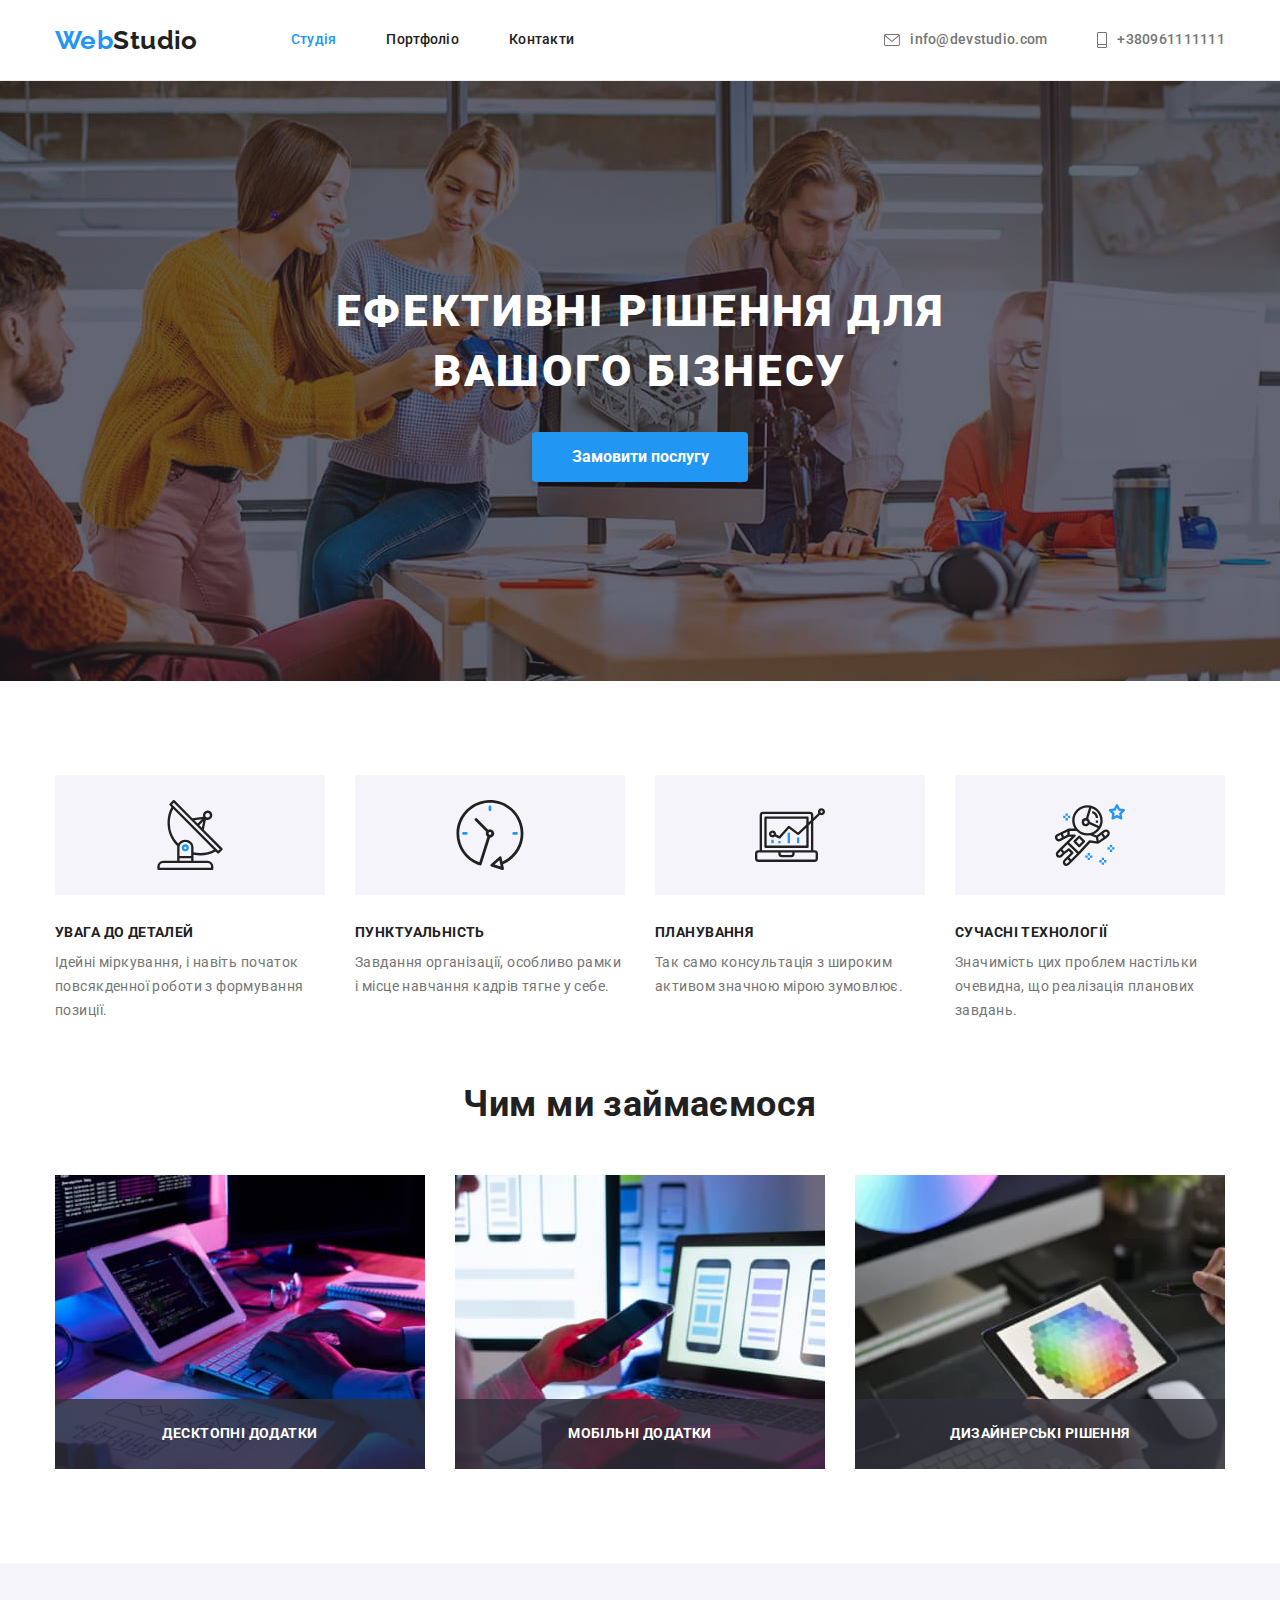
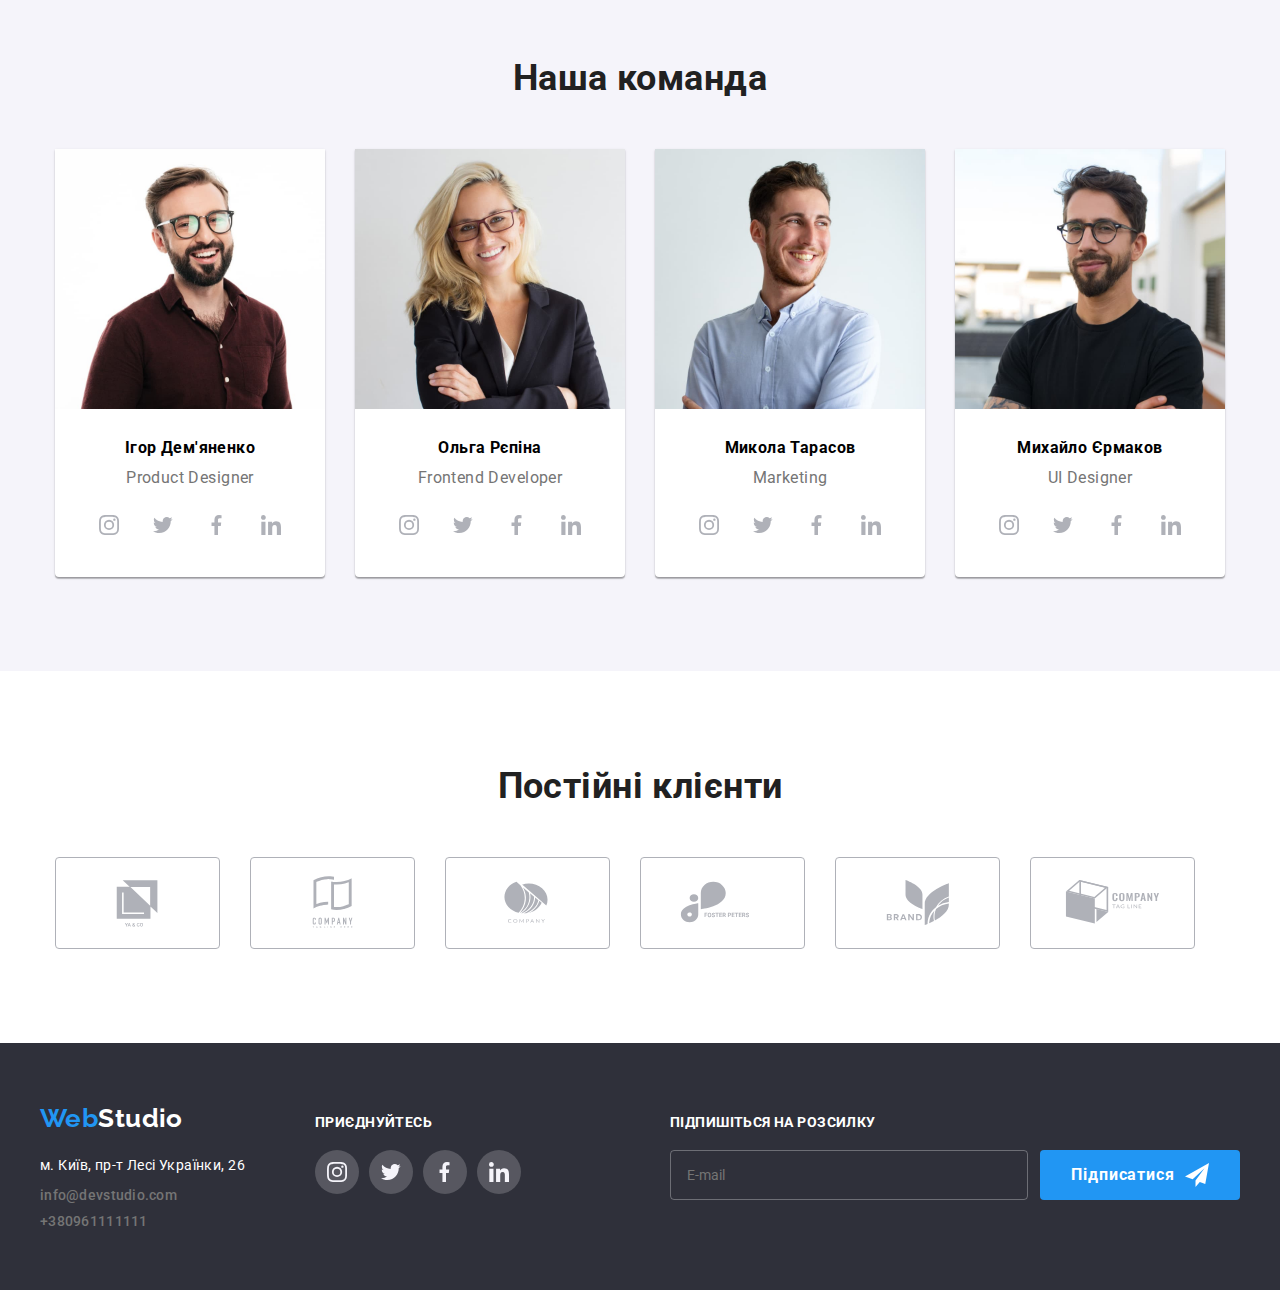
==== commit 8750b7ce: "Хорош" ====
--- a/index.html
+++ b/index.html
@@ -101,24 +101,24 @@
         </section> 
         <section class="rutin">
             <div class="container">
-            <h2 class="work-list">Чим ми займаємося</h2>
-            <ul class="our-list">
-              <li class="item">
-                <img class="blocks" src="images/img.jpg" alt="Фото верстки" width="370">
-                <div class="product">
-                    <p class="distext">Десктопні додатки</p>
+            <h2 class="rutin__work-list">Чим ми займаємося</h2>
+            <ul class="rutin__our-list">
+              <li class="rutin__item">
+                <img class="rutin__blocks" src="images/img.jpg" alt="Фото верстки" width="370">
+                <div class="rutin__product">
+                    <p class="rutin__distext">Десктопні додатки</p>
                 </div>
               </li>
-             <li class="item">
-              <img class="blocks" src="images/img1.jpg" alt ="Розробка дизайна для телефона" width="370">
-              <div class="product">
-                <p class="distext">Мобільні додатки</p>
+             <li class="rutin__item">
+              <img class="rutin__blocks" src="images/img1.jpg" alt ="Розробка дизайна для телефона" width="370">
+              <div class="rutin__product">
+                <p class="rutin__distext">Мобільні додатки</p>
               </div>
              </li>
-             <li class="item">
-              <img class="blocks" src="images/img2.jpg" alt="Вибір відтінку кольору на планшеті" width="370">
-            <div class="product">
-                <p class="distext">Дизайнерські рішення</p>
+             <li class="rutin__item">
+              <img class="rutin__blocks" src="images/img2.jpg" alt="Вибір відтінку кольору на планшеті" width="370">
+            <div class="rutin__product">
+                <p class="rutin__distext">Дизайнерські рішення</p>
             </div> 
             </li>
             </ul>
@@ -126,34 +126,100 @@
         </section>
         <section class="fone">
             <div class="container">
-            <h2 class="working-list">Наша команда</h2>
-            <ul class="team-list">
-                <li class="work-platform">
+            <h2 class="fone__working-list">Наша команда</h2>
+            <ul class="fone__team-list">
+                <li class="fone__work-platform">
                     <img src="images/img4.jpg" alt="Фото Ігор Дем'яненко " width="270" height="260">
-                    <div class="portal">
-                    <h3 class="title">Ігор Дем'яненко</h3>
-                    <p class="text">Product Designer</p>
-                    <ul class="media">
-                        <li class="person-card">
-                            <a class="sociamod-links" href="#">
+                    <div class="fone__portal">
+                    <h3 class="fone__title">Ігор Дем'яненко</h3>
+                    <p class="fone__text">Product Designer</p>
+                    <ul class="fone__media">
+                        <li class="fone__person-card">
+                            <a class="fone__sociamod-links" href="#">
+                                <svg aria-label="інстаграм" class="fone__social-icon" width = "20" height = "20">
+                                <use href="./images/icons.svg#icon-instagram"></use>
+                                    </svg></a>
+                        </li>
+                        <li class="fone__person-card">
+                            <a class="fone__sociamod-links" href="#">
+                                <svg  aria-label="твіттер" class="fone__social-icon" width = "20" height = "20">
+                                <use href="./images/icons.svg#icon-tviter"></use>
+                                    </svg></a>
+                        </li>
+                        <li class="fone__person-card">
+                            <a class="fone__sociamod-links" href="#">
+                                <svg aria-label="фейсбук" class="fone__social-icon" width = "20" height = "20">
+                                <use href="./images/icons.svg#icon-facebook"></use>
+                                    </svg></a>
+                        </li>
+                        <li class="fone__person-card">
+                            <a class="fone__sociamod-links" href="#">
+                                <svg aria-label="лінкедін" class="fone__social-icon" width = "20" height = "20">
+                                <use href="./images/icons.svg#icon-linkedin"></use>
+                                    </svg></a>
+                        </li>
+                    </ul>
+                    </div>
+                </li>
+                <li class="fone__work-platform">
+                    <img src="images/img5.jpg" alt="Фото Ольга Рєпіна" width="270" height="260">
+                    <div class="fone__portal">
+                    <h3 class="fone__title">Ольга Рєпіна</h3>
+                    <p class="fone__text">Frontend Developer</p>
+                    <ul class="fone__media">
+                        <li class="fone__person-card">
+                            <a class="fone__sociamod-links" href="#">
                                 <svg aria-label="інстаграм" class="social-icon" width = "20" height = "20">
                                 <use href="./images/icons.svg#icon-instagram"></use>
                                     </svg></a>
                         </li>
-                        <li class="person-card">
-                            <a class="sociamod-links" href="#">
+                        <li class="fone__person-card">
+                            <a class="fone__sociamod-links" href="#">
+                                <svg aria-label="твіттер" class="social-icon" width = "20" height = "20">
+                                <use href="./images/icons.svg#icon-tviter"></use>
+                                    </svg></a>
+                        </li>
+                        <li class="fone__person-card">
+                            <a class="fone__sociamod-links" href="#">
+                                <svg aria-label="фейсбук" class="social-icon" width = "20" height = "20">
+                                <use href="./images/icons.svg#icon-facebook"></use>
+                                    </svg></a>
+                        </li>
+                        <li class="fone__person-card">
+                            <a class="fone__sociamod-links" href="#">
+                                <svg aria-label="лінкедін" class="social-icon" width = "20" height = "20">
+                                <use href="./images/icons.svg#icon-linkedin"></use>
+                                    </svg></a>
+                        </li>
+                    </ul>
+                </div>
+                </li>
+                <li class="fone__work-platform">
+                    <img src="images/img6.jpg" alt="Фото Микола Тарасов" width="270" height="260">
+                    <div class="fone__portal"> 
+                    <h3 class="fone__title">Микола Тарасов</h3>
+                    <p class="fone__text">Marketing</p>
+                    <ul class="fone__media">
+                        <li class="fone__person-card">
+                            <a class="fone__sociamod-links" href="#">
+                                <svg aria-label="інстаграм" class="social-icon" width = "20" height = "20">
+                                <use href="./images/icons.svg#icon-instagram"></use>
+                                    </svg></a>
+                        </li>
+                        <li class="fone__person-card">
+                            <a class="fone__sociamod-links" href="#">
                                 <svg  aria-label="твіттер" class="social-icon" width = "20" height = "20">
                                 <use href="./images/icons.svg#icon-tviter"></use>
                                     </svg></a>
                         </li>
-                        <li class="person-card">
-                            <a class="sociamod-links" href="#">
+                        <li class="fone__person-card">
+                            <a class="fone__sociamod-links" href="#">
                                 <svg aria-label="фейсбук" class="social-icon" width = "20" height = "20">
                                 <use href="./images/icons.svg#icon-facebook"></use>
                                     </svg></a>
                         </li>
-                        <li class="person-card">
-                            <a class="sociamod-links" href="#">
+                        <li class="fone__person-card">
+                            <a class="fone__sociamod-links" href="#">
                                 <svg aria-label="лінкедін" class="social-icon" width = "20" height = "20">
                                 <use href="./images/icons.svg#icon-linkedin"></use>
                                     </svg></a>
@@ -161,98 +227,32 @@
                     </ul>
                     </div>
                 </li>
-                <li class="work-platform">
-                    <img src="images/img5.jpg" alt="Фото Ольга Рєпіна" width="270" height="260">
-                    <div class="portal">
-                    <h3 class="title">Ольга Рєпіна</h3>
-                    <p class="text">Frontend Developer</p>
-                    <ul class="media">
-                        <li class="person-card">
-                            <a class="sociamod-links" href="#">
+                <li class="fone__work-platform">
+                    <img src="images/img7.jpg" alt="Фото Михайло Єрмаков" width="270" height="260">
+                    <div class="fone__portal">
+                    <h3 class="fone__title">Михайло Єрмаков</h3>
+                    <p class="fone__text">UI Designer</p>
+                    <ul class="fone__media">
+                        <li class="fone__person-card">
+                            <a class="fone__sociamod-links" href="#">
                                 <svg aria-label="інстаграм" class="social-icon" width = "20" height = "20">
                                 <use href="./images/icons.svg#icon-instagram"></use>
                                     </svg></a>
                         </li>
-                        <li class="person-card">
-                            <a class="sociamod-links" href="#">
+                        <li class="fone__person-card">
+                            <a class="fone__sociamod-links" href="#">
                                 <svg aria-label="твіттер" class="social-icon" width = "20" height = "20">
                                 <use href="./images/icons.svg#icon-tviter"></use>
                                     </svg></a>
                         </li>
-                        <li class="person-card">
-                            <a class="sociamod-links" href="#">
+                        <li class="fone__person-card">
+                            <a class="fone__sociamod-links" href="#">
                                 <svg aria-label="фейсбук" class="social-icon" width = "20" height = "20">
                                 <use href="./images/icons.svg#icon-facebook"></use>
                                     </svg></a>
                         </li>
-                        <li class="person-card">
-                            <a class="sociamod-links" href="#">
-                                <svg aria-label="лінкедін" class="social-icon" width = "20" height = "20">
-                                <use href="./images/icons.svg#icon-linkedin"></use>
-                                    </svg></a>
-                        </li>
-                    </ul>
-                </div>
-                </li>
-                <li class="work-platform">
-                    <img src="images/img6.jpg" alt="Фото Микола Тарасов" width="270" height="260">
-                    <div class="portal"> 
-                    <h3 class="title">Микола Тарасов</h3>
-                    <p class="text">Marketing</p>
-                    <ul class="media">
-                        <li class="person-card">
-                            <a class="sociamod-links" href="#">
-                                <svg aria-label="інстаграм" class="social-icon" width = "20" height = "20">
-                                <use href="./images/icons.svg#icon-instagram"></use>
-                                    </svg></a>
-                        </li>
-                        <li class="person-card">
-                            <a class="sociamod-links" href="#">
-                                <svg  aria-label="твіттер" class="social-icon" width = "20" height = "20">
-                                <use href="./images/icons.svg#icon-tviter"></use>
-                                    </svg></a>
-                        </li>
-                        <li class="person-card">
-                            <a class="sociamod-links" href="#">
-                                <svg aria-label="фейсбук" class="social-icon" width = "20" height = "20">
-                                <use href="./images/icons.svg#icon-facebook"></use>
-                                    </svg></a>
-                        </li>
-                        <li class="person-card">
-                            <a class="sociamod-links" href="#">
-                                <svg aria-label="лінкедін" class="social-icon" width = "20" height = "20">
-                                <use href="./images/icons.svg#icon-linkedin"></use>
-                                    </svg></a>
-                        </li>
-                    </ul>
-                    </div>
-                </li>
-                <li class="work-platform">
-                    <img src="images/img7.jpg" alt="Фото Михайло Єрмаков" width="270" height="260">
-                    <div class="portal">
-                    <h3 class="title">Михайло Єрмаков</h3>
-                    <p class="text">UI Designer</p>
-                    <ul class="media">
-                        <li class="person-card">
-                            <a class="sociamod-links" href="#">
-                                <svg aria-label="інстаграм" class="social-icon" width = "20" height = "20">
-                                <use href="./images/icons.svg#icon-instagram"></use>
-                                    </svg></a>
-                        </li>
-                        <li class="person-card">
-                            <a class="sociamod-links" href="#">
-                                <svg aria-label="твіттер" class="social-icon" width = "20" height = "20">
-                                <use href="./images/icons.svg#icon-tviter"></use>
-                                    </svg></a>
-                        </li>
-                        <li class="person-card">
-                            <a class="sociamod-links" href="#">
-                                <svg aria-label="фейсбук" class="social-icon" width = "20" height = "20">
-                                <use href="./images/icons.svg#icon-facebook"></use>
-                                    </svg></a>
-                        </li>
-                        <li class="person-card">
-                            <a class="sociamod-links" href="#">
+                        <li class="fone__person-card">
+                            <a class="fone__sociamod-links" href="#">
                                 <svg aria-label="лінкедін" class="social-icon" width = "20" height = "20">
                                 <use href="./images/icons.svg#icon-linkedin"></use>
                                     </svg></a>
@@ -265,40 +265,40 @@
         </section>
         <section class="newfolder">
         <div class="container">
-            <h2 class="folder-list">Постійні клієнти</h2>
-            <ul class="customers-list">
-                <li class="fixt">
-                    <a class="omga" href="#" class="omg">
+            <h2 class="newfolder__folder-list">Постійні клієнти</h2>
+            <ul class="newfolder__customers-list">
+                <li class="newfolder__fixt">
+                    <a class="newfolder__omga" href="#" class="omg">
                         <svg aria-label="логотип компанії 1" class="company-icon" width = "106" height = "60">
                         <use href="./images/icons.svg#icon-client1"></use>
                             </svg></a>
                 </li>
-                <li class="fixt">
-                    <a class="omga" href="#" class="omg">
+                <li class="newfolder__fixt">
+                    <a class="newfolder__omga" href="#" class="omg">
                         <svg aria-label="логотип компанії 2" class="company-icon" width = "106" height = "60">
                             <use href="./images/icons.svg#icon-client2"></use>
                                 </svg></a>
                 </li>
-                <li class="fixt">
-                    <a class="omga" href="#" class="omg">
+                <li class="newfolder__fixt">
+                    <a class="newfolder__omga" href="#" class="omg">
                         <svg aria-label="логотип компанії 3" class="company-icon" width = "106" height = "60">
                             <use href="./images/icons.svg#icon-client3"></use>
                                 </svg></a>
                 </li>
-                <li class="fixt">
-                    <a class="omga" href="#" class="omg">
+                <li class="newfolder__fixt">
+                    <a class="newfolder__omga" href="#" class="omg">
                         <svg aria-label="логотип компанії 4" class="company-icon" width = "106" height = "60">
                             <use href="./images/icons.svg#icon-client4"></use>
                                 </svg></a>
                 </li>
-                <li class="fixt">
-                    <a class="omga" href="#" class="omg">
+                <li class="newfolder__fixt">
+                    <a class="newfolder__omga" href="#" class="omg">
                     <svg aria-label="логотип компанії 5" class="company-icon" width = "106" height = "60">
                         <use href="./images/icons.svg#icon-client5"></use>
                             </svg></a>
                 </li>
-                <li class="fixt">
-                    <a class="omga" href="#" class="omg">
+                <li class="newfolder__fixt">
+                    <a class="newfolder__omga" href="#" class="omg">
                         <svg aria-label="логотип компанії 6" class="company-icon" width = "106" height = "60">
                             <use href="./images/icons.svg#icon-client6"></use>
                                 </svg></a>
--- a/css/styles.css
+++ b/css/styles.css
@@ -388,12 +388,21 @@
     background-position: center;
     background-color: var(--fon-icon-color);
 }
-.special__features-list .item {
+.special__item {
     width: 270px;
     margin-left: 0px;
 }
-.special__features-list .item:not(:first-child) {
+.special__item:not(:first-child) {
     margin-left: 30px;
+}
+
+.special__superio {
+    display: flex;
+    align-items: center;
+    justify-content: center;
+    border-radius: 4px;
+    background-position: center;
+    height: 120px;
 }
 
 /*Our work*/
@@ -402,7 +411,8 @@
     padding-bottom: 94px;
     padding-top: 94px;
 }
-.work-list {
+
+.rutin__work-list {
     color: var(--title-text-color);
     
     font-weight: 700;
@@ -413,7 +423,8 @@
     margin-top: 0px;
     margin-bottom: 50px;
 }
-.work-list .title {
+
+.rutin__work-list .title {
     color: var(--title-text-color);
 
     font-weight: 500;
@@ -421,29 +432,35 @@
     line-height: 1.19;
     text-align: center;
 }
-.our-list {
+
+.rutin__our-list {
     display: flex;
     text-align: center;
     margin: 0px;
     padding: 0px;
 }
-.our-list .item {
+
+.rutin__item {
     position: relative;
 
     display: block;
     list-style: none;
 
 }
-.our-list .item {
+
+.rutin__item {
     margin-right: 0px;
 }
-.our-list .item:not(:last-child) {
+
+.rutin__item:not(:last-child) {
     margin-right: 30px; 
 }
-.blocks {
-    display: block;
-}
-.distext {
+
+.rutin__blocks {
+    display: block;
+}
+
+.rutin__distext {
     color: var(--primary-white-color);
     font-family: var(--main-font);
     font-style: normal;
@@ -453,7 +470,8 @@
     text-align: center;
     text-transform: uppercase;
 }
-.product {
+
+.rutin__product {
     position: absolute;
     
     display: flex;
@@ -465,6 +483,204 @@
     height: 70px;
     background-color:var(--new-hm5-color);
 }
+
+/*Team developer_Product Designer_Frontend Developer_Marketing_UI Designer*/
+
+.fone {
+    background-color: var(--fon-button-color);
+    padding-top: 94px;
+    padding-bottom: 94px;
+}
+
+.fone__team-list {
+    display: flex;
+    margin: 0px;
+    padding: 0px;
+    list-style: none;
+}
+
+.fone__working-list {
+    color: var(--title-text-color);
+    font-weight: 700;
+    font-size: 36px;
+    line-height: 1.17;
+    text-align: center;
+    margin-top: 0px;
+    margin-bottom: 50px;
+}
+.fone__work-platform {
+    background: var(--primary-white-color) ;
+    box-shadow: 0px 1px 3px rgba(0, 0, 0, 0.12), 0px 1px 1px rgba(0, 0, 0, 0.14), 0px 2px 1px rgba(0, 0, 0, 0.2);
+    border-radius: 0px 0px 4px 4px;
+
+    width: 270px;
+    text-align: center;
+}
+
+.fone__work-platform {
+    margin-right: 0px;
+}
+
+.fone__work-platform:not(:last-child) {
+    margin-right: 30px;
+}
+
+.fone__title {
+    margin-top: 0px;
+}
+
+.fone__text {
+    margin-top: 0px;
+    color: var(--text-people-color)
+}
+
+.fone__text{
+    color: var(--primary-text-color);
+
+    font-weight: 400;
+    font-size: 16px;
+    line-height: 19px;
+    text-align: center;
+}
+
+.fone__title {
+    margin-bottom: 10px;
+}
+
+.fone__portal {
+   padding: 30px;
+}
+
+.fone__text {
+    margin: 0px;
+}
+
+.fone__media {
+    display: flex;
+    list-style: none;
+    border-radius: 50px;
+    margin-top: 16px;
+    padding: 0px;
+    justify-content: center;
+    gap: 10px;
+
+}
+
+.fone__person-card {
+    background-color: var(--primary-white-color);
+}
+
+.fone__sociamod-links {
+    width: 100%;
+    height: 100%;
+    display: flex;
+    align-items: center;
+    justify-content: center;
+    background-color: var(--link-icon-color);
+    border-radius: 50%;
+    cursor: pointer;
+    width: 44px;
+    height: 44px;
+    fill: var(--icon-fons-color);
+    transition: background-color var(--transition), fill var(--transition);
+  }
+
+  .fone__sociamod-links:hover, 
+  .fone__sociamod-links:focus{
+      background-color: var(--accent-color);
+      fill: var(--primary-white-color);
+  }
+
+  .fone__social-icon {
+    width: 20px;
+    height: 20px;
+  }
+
+/*Newfolder*/
+
+.newfolder {
+    background-color: var(--primary-white-color);
+    padding-top: 94px;
+    padding-bottom: 94px;
+}
+
+.newfolder__folder-list {
+    color: var(--title-text-color);
+    font-weight: 700;
+    font-size: 36px;
+    line-height: 1.17;
+    text-align: center;
+    margin-top: 0px;
+    margin-bottom: 50px;
+}
+
+.newfolder__customers-list {
+    display: flex;
+    margin: 0px;
+    padding: 0px;
+    list-style: none;
+}
+
+.newfolder__fixt {
+    background: var(--primary-white-color) ;
+    border-radius: 0px 0px 4px 4px;
+
+    width: 170px;
+    height: 92px;
+    text-align: center;
+}
+
+.newfolder__fixt {
+    margin-right: 0px;
+}
+
+.newfolder__fixt:not(:last-child) {
+    margin-right: 30px;
+}
+
+.newfolder__fixt {
+    display: flex;
+    align-items: center;
+    cursor: pointer;
+    border-radius: 4px;
+    justify-content: center;
+    width: 170px;
+    height: 92px;
+    margin-right: 30px;
+}
+
+.newfolder__omga{
+    fill: var(--icon-fons-color);
+}
+
+.newfolder__omga:hover,
+.newfolder__omga:focus {
+    border: 1px solid var(--accent-color);
+    fill: var(--accent-color);
+}
+
+.newfolder__omga { 
+    text-decoration: none;
+    width: 100%;
+    height: 100%;
+    display: flex;
+    align-items: center;
+    justify-content: center;
+
+    border: 1px solid var(--icon-fons-color);
+    border-radius: 4px;
+    transition: fill var(--transition);
+}
+
+.newfolder__omga:hover, 
+.newfolder__omga:focus{
+    fill: var(--accent-color);
+}
+
+
+
+
+
 
 /*New page*/
 
@@ -735,204 +951,7 @@
 }
 
 /*Утиліт*/
-.customers-list .fixt {
-    display: flex;
-    align-items: center;
-    cursor: pointer;
-    border-radius: 4px;
-    justify-content: center;
-    width: 170px;
-    height: 92px;
-    margin-right: 30px;
-}
-.customers-list .omga{
-    fill: var(--icon-fons-color);
-}
-.omga:hover,
-.omga:focus {
-    border: 1px solid var(--accent-color);
-    fill: var(--accent-color);
-}
-.sociamod-link:hover,
-.sociamod-link:focus {
-    background-color: var(--accent-color);
-    fill:var(--primary-white-color);
-}
-.sociamod-links:hover,
-.sociamod-links:focus {
-    background-color: var(--accent-color);
-    fill: var(--primary-white-color);
-}
-
-.omga { 
-    text-decoration: none;
-    width: 100%;
-    height: 100%;
-    display: flex;
-    align-items: center;
-    justify-content: center;
-
-    border: 1px solid var(--icon-fons-color);
-    border-radius: 4px;
-    fill: var(--accent-color);
-    transition: fill var(--transition);
-}
-.omga:hover, 
-.omga:focus{
-    fill: var(--accent-color);
-}
-
-.features-list .superio {
-    display: flex;
-    align-items: center;
-    justify-content: center;
-    border-radius: 4px;
-    background-position: center;
-    height: 120px;
-}
-
-.person-card {
-    background-color: var(--primary-white-color);
-}
-
-
-
-/*Team*/
-
-.fone {
-    background-color: var(--fon-button-color);
-    padding-top: 94px;
-    padding-bottom: 94px;
-}
-.team-list {
-    display: flex;
-    margin: 0px;
-    padding: 0px;
-    list-style: none;
-}
-.working-list {
-    color: var(--title-text-color);
-    font-weight: 700;
-    font-size: 36px;
-    line-height: 1.17;
-    text-align: center;
-    margin-top: 0px;
-    margin-bottom: 50px;
-}
-.work-platform {
-    background: var(--primary-white-color) ;
-    box-shadow: 0px 1px 3px rgba(0, 0, 0, 0.12), 0px 1px 1px rgba(0, 0, 0, 0.14), 0px 2px 1px rgba(0, 0, 0, 0.2);
-    border-radius: 0px 0px 4px 4px;
-
-    width: 270px;
-    text-align: center;
-}
-.work-platform {
-    margin-right: 0px;
-}
-.work-platform:not(:last-child) {
-    margin-right: 30px;
-}
-.work-platform .title {
-    margin-top: 0px;
-}
-.work-platform .text {
-    margin-top: 0px;
-    color: var(--text-people-color)
-}
-.work-list .text{
-    color: var(--primary-text-color);
-
-    font-weight: 400;
-    font-size: 16px;
-    line-height: 19px;
-    text-align: center;
-}
-.team-list .title {
-    margin-bottom: 10px;
-}
-.portal {
-   padding: 30px;
-}
-.portal .text {
-    margin: 0px;
-}
-.media {
-    display: flex;
-    list-style: none;
-    border-radius: 50px;
-    margin-top: 16px;
-    padding: 0px;
-    justify-content: center;
-    gap: 10px;
-}
-.media .sociamod-links{
-    width: 44px;
-    height: 44px;
-    border-radius: 50%;
-    display: flex;
-    justify-content: center;
-    align-items: center;
-    cursor: pointer;
-}
-.sociamod-links {
-    width: 100%;
-    height: 100%;
-    display: flex;
-    align-items: center;
-    justify-content: center;
-    background-color: var(--link-icon-color);
-    border-radius: 50%;
-    fill: var(--icon-fons-color);
-    transition: background-color var(--transition), fill var(--transition);
-  }
-  .sociamod-links:hover, 
-  .sociamod-links:focus{
-      background-color: var(--accent-color);
-      fill: var(--primary-white-color);
-  }
-
-/*Newfolder*/
-.newfolder {
-    background-color: var(--primary-white-color);
-    padding-top: 94px;
-    padding-bottom: 94px;
-}
-.folder-list {
-    color: var(--title-text-color);
-    font-weight: 700;
-    font-size: 36px;
-    line-height: 1.17;
-    text-align: center;
-    margin-top: 0px;
-    margin-bottom: 50px;
-}
-.customers-list {
-    display: flex;
-    margin: 0px;
-    padding: 0px;
-    list-style: none;
-}
-.fixt {
-    background: var(--primary-white-color) ;
-    border-radius: 0px 0px 4px 4px;
-
-    width: 170px;
-    height: 92px;
-    text-align: center;
-}
-.fixt {
-    margin-right: 0px;
-}
-.fixt:not(:last-child) {
-    margin-right: 30px;
-}
-.customers-list .fixt {
-    margin-right: 0px;
-}
-.customers-list .fixt:not(:last-child) {
-margin-right: 30px;
-}
+
 
 /*Button*/
 
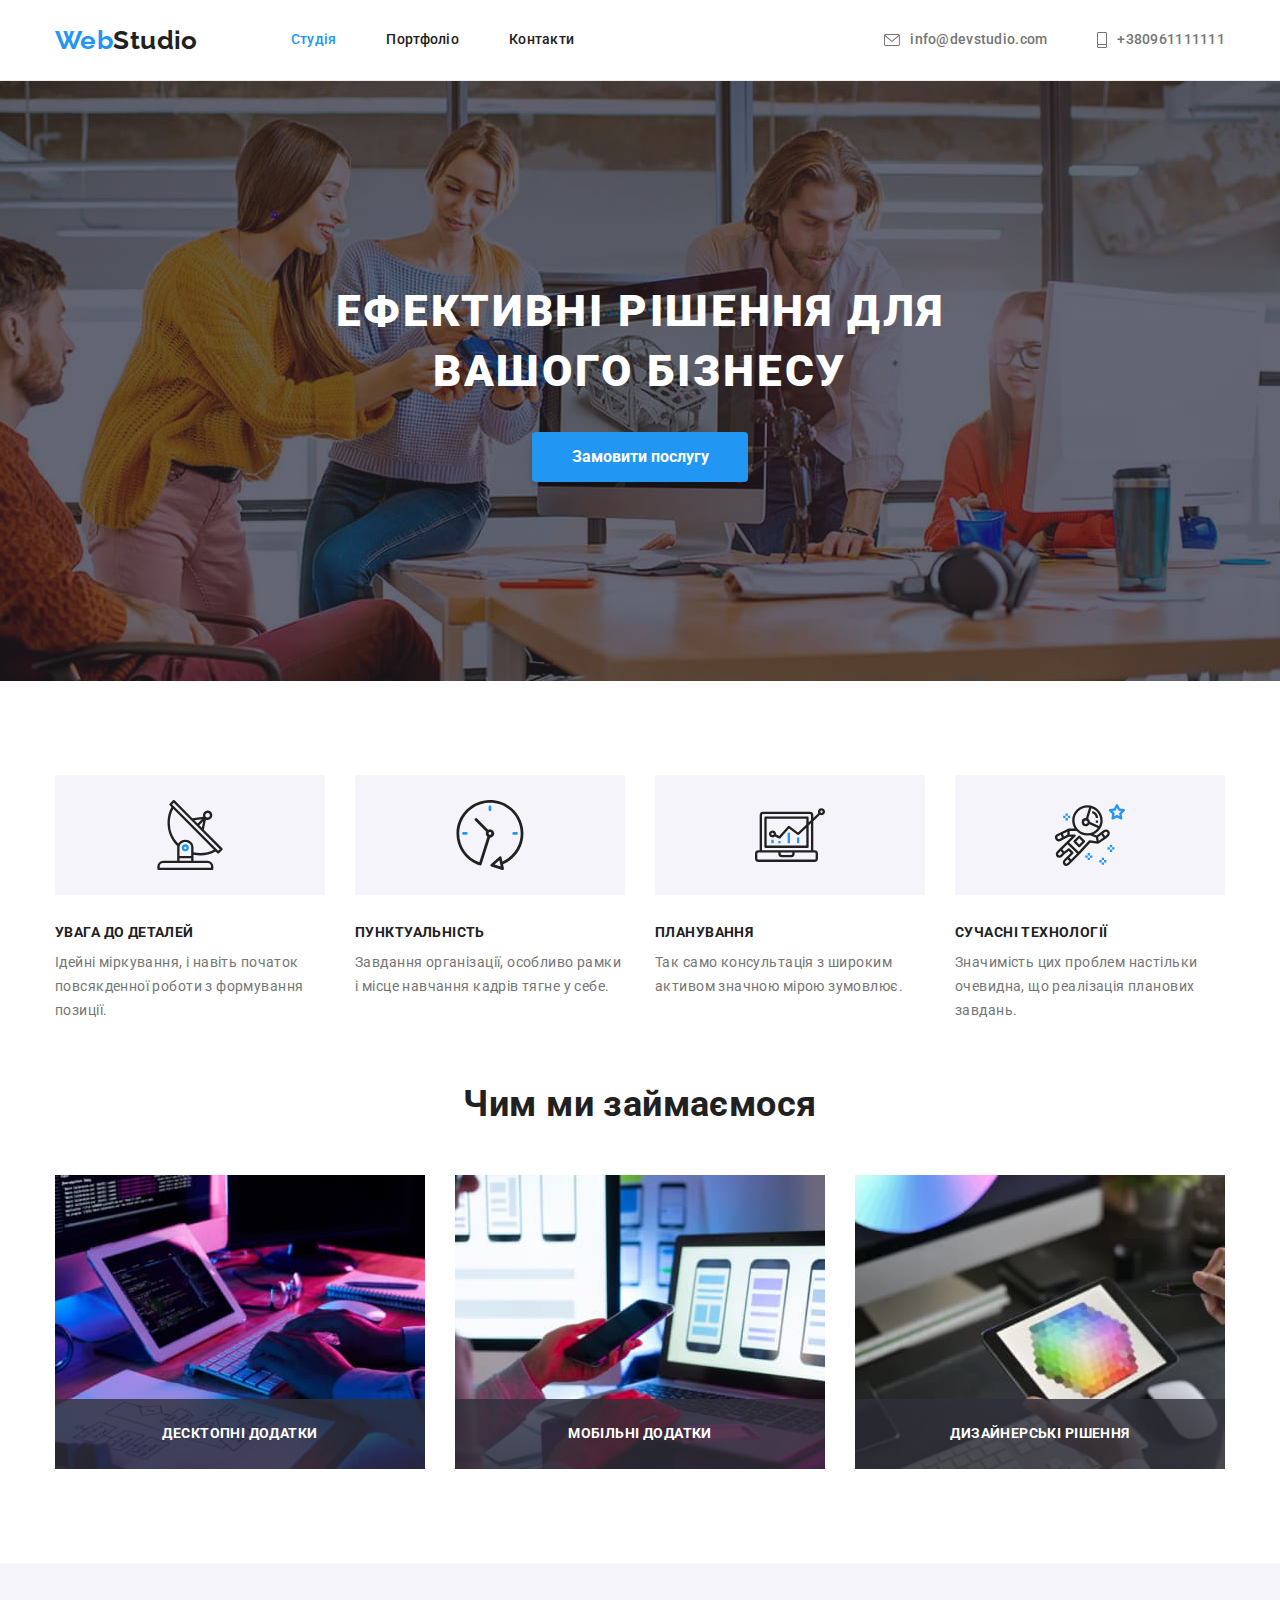
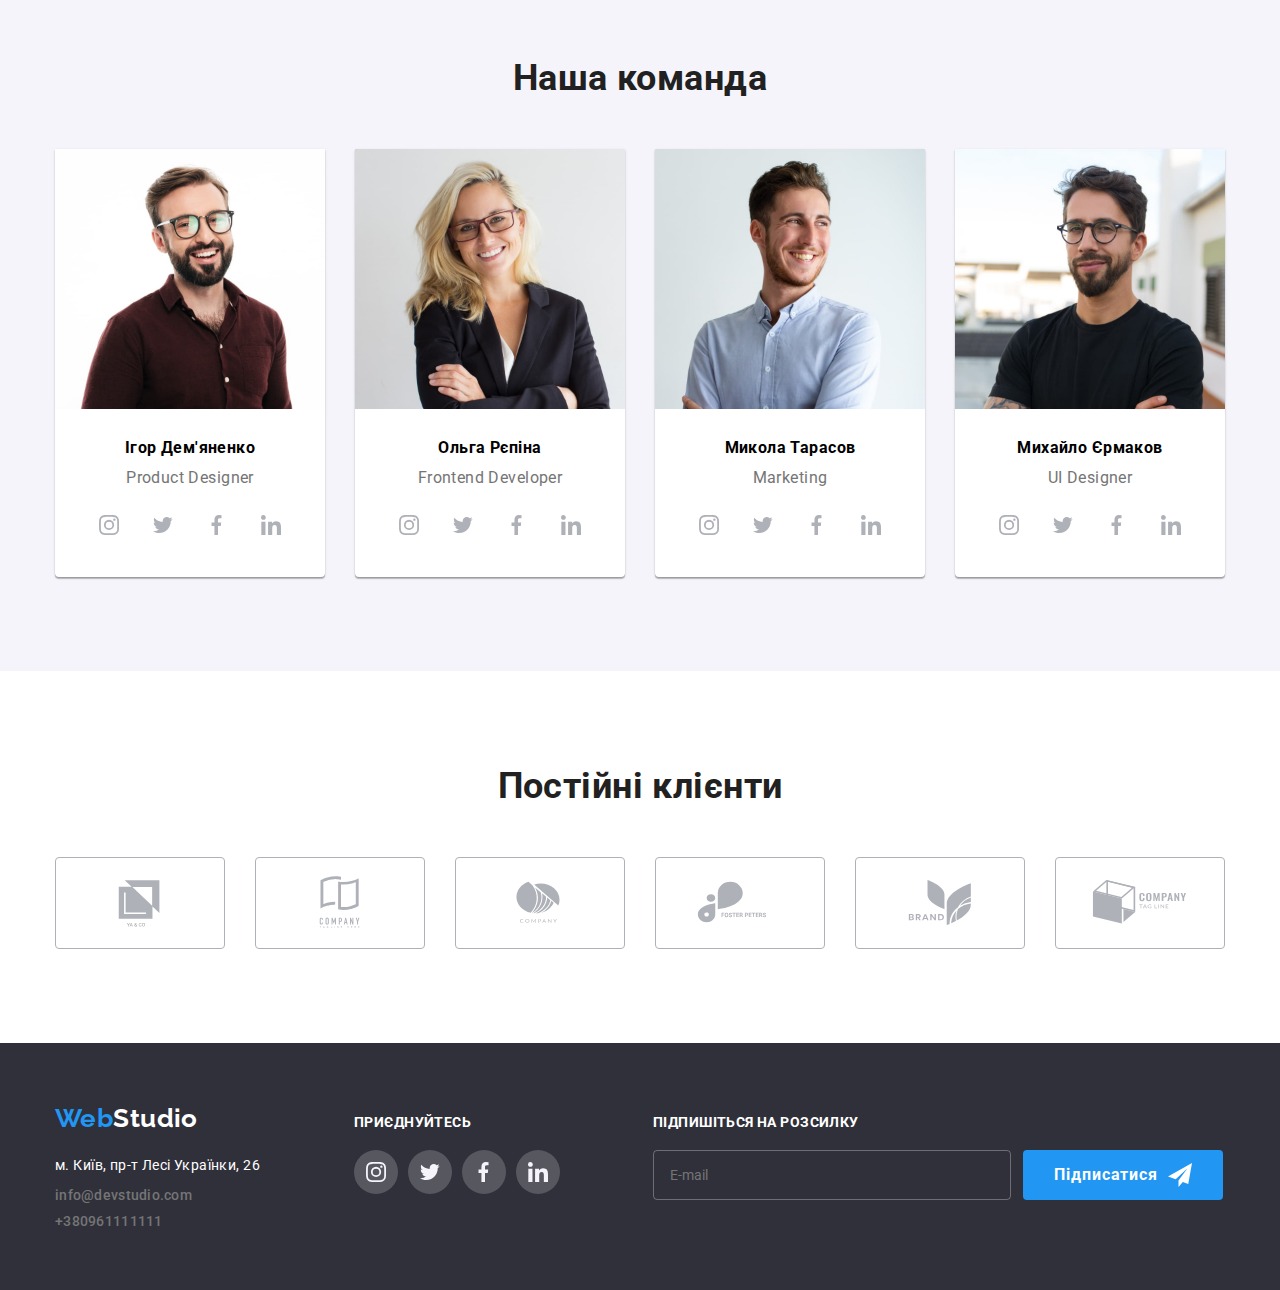
==== commit e9bfde70: "Проблемка" ====
--- a/index.html
+++ b/index.html
@@ -308,54 +308,54 @@
         </section>
     </main>
     <footer class="contact-list">
-    <div class="container footernew">
-        <div class="footer-hub">
-        <a href="./index.html" class="logof-link">Web<span class="logo-studio">Studio</span></a>
-    <address class="keys">
-        <ul class="contact-foot list">
-            <li class="item"><a href="https://goo.gl/maps/CPtrU1FHBa2aNyZL9" class="map-link" target="_blank" rel="noopener noreferrer nofollow">м. Київ, пр-т Лесі Українки, 26</a></li>
-            <li class="item"><a href="mailto:info@devstudio.com" class="link">info@devstudio.com</a></li>
-            <li class="item"><a href="tel:+380961111111" class="link">+380961111111</a></li>
+    <div class="contact-list__footernew container">
+        <div class="contact-list__footer-hub">
+        <a href="./index.html" class="contact-list__logof-link">Web<span class="contact-list__logo-studio">Studio</span></a>
+    <address class="contact-list__keys">
+        <ul class="contact-list__contact-foot list">
+            <li class="contact-list__item"><a href="https://goo.gl/maps/CPtrU1FHBa2aNyZL9" class="contact-list__map-link" target="_blank" rel="noopener noreferrer nofollow">м. Київ, пр-т Лесі Українки, 26</a></li>
+            <li class="contact-list__item"><a href="mailto:info@devstudio.com" class="link">info@devstudio.com</a></li>
+            <li class="contact-list__item"><a href="tel:+380961111111" class="link">+380961111111</a></li>
         </ul>
         </div>
     </address>
-        <div class="super-footer">
-        <p class="social-foot">Приєднуйтесь</p>
-        <ul class="social-media-foot">
-            <li class="block">
-                <a href="#" class="sociamod-link">
+        <div class="contact-list__super-footer">
+        <p class="contact-list__social-foot">Приєднуйтесь</p>
+        <ul class="contact-list__social-media-foot">
+            <li class="contact-list__block">
+                <a href="#" class="contact-list__sociamod-link">
                 <svg aria-label="інстаграм" class="company-icon-footer" width = "20" height = "20">
                 <use href="./images/icons.svg#icon-instagram"></use>
                 </svg></a>
             </li>
-            <li class="block">
-                <a href="#" class="sociamod-link">
+            <li class="contact-list__block">
+                <a href="#" class="contact-list__sociamod-link">
                     <svg aria-label="твіттер" class="company-icon-footer" width = "20" height = "20">
                     <use href="./images/icons.svg#icon-tviter"></use>
                     </svg></a>
             </li>
-            <li class="block">
-                <a href="#" class="sociamod-link">
+            <li class="contact-list__block">
+                <a href="#" class="contact-list__sociamod-link">
                     <svg aria-label="фейсбук" class="company-icon-footer" width = "20" height = "20">
                     <use href="./images/icons.svg#icon-facebook"></use>
                     </svg></a>
             </li>
-            <li class="block">
-                <a href="#" class="sociamod-link">
+            <li class="contact-list__block">
+                <a href="#" class="contact-list__sociamod-link">
                     <svg aria-label="лінкедін" class="company-icon-footer" width = "20" height = "20">
                     <use href="./images/icons.svg#icon-linkedin"></use>
                     </svg></a>
             </li>
         </ul>
         </div>
-        <div class="footer-form">
-            <form class="sform">
-                <p class="social-foot">Підпишіться на розсилку</p>
-                <div class="gopa">
-                <input type="email" class="email-input" placeholder="E-mail" required name="user-email"
+        <div class="contact-list__footer-form">
+            <form class="contact-list__sform">
+                <p class="contact-list__social-foot">Підпишіться на розсилку</p>
+                <div class="contact-list__gopa">
+                <input type="email" class="contact-list__email-input" placeholder="E-mail" required name="user-email"
                 />
-                <button type="button" class="footbtn">Підписатися
-                    <svg class="footbtn-image" width="24px" height="24px">
+                <button type="button" class="contact-list__footbtn">Підписатися
+                    <svg class="contact-list__footbtn-image" width="24px" height="24px">
                     <use href="./images/icons.svg#icon-iconsend"></use>
                     </svg>
                 </button>
@@ -366,24 +366,24 @@
     </footer>
     <div class="backdrop is-hidden"data-modal>
         <div class="modal">
-            <button type="button" class="modal-button" data-modal-close>
-                <svg class="modal-close-icon" width="11px" hight="11px">
+            <button type="button" class="modal__modal-button" data-modal-close>
+                <svg class="modal__modal-close-icon" width="11px" hight="11px">
                     <use href="./images/icons.svg#icon-clooosed"></use>
                 </svg>
             </button>
-                <p class="modal-topic">Залиште свої дані, ми вам передзвонимо</p>
-                <form class="modal-form">
-                    <label class="modal-form-field">
-                    <span class="modal-form-desc">Ім'я</span>
-                    <span class="modal-form-input-wrapper">
+                <p class="modal__modal-topic">Залиште свої дані, ми вам передзвонимо</p>
+                <form class="modal__modal-form">
+                    <label class="modal__modal-form-field">
+                    <span class="modal__modal-form-desc">Ім'я</span>
+                    <span class="modal__modal-form-input-wrapper">
                         <input
-                            class="modal-form-input"
+                            class="modal__modal-form-input"
                             type="text"
                             pattern="[a-zA-Za-яА-ЯіІїЇ]+"
                             required
                             name="user-name"
                         />
-                        <svg class="modal-form-input-icon">
+                        <svg class="modal__modal-form-input-icon">
                             <use
                               href="./images/icons.svg#icon-personname"
                             ></use>              
@@ -391,18 +391,18 @@
                         </span>
                       </label>
 
-                      <label class="modal-form-field">
-                        <span class="modal-form-desc">Телефон</span>
-                        <span class="modal-form-input-wrapper">
+                      <label class="modal__modal-form-field">
+                        <span class="modal__modal-form-desc">Телефон</span>
+                        <span class="modal__modal-form-input-wrapper">
                           <input
-                            class="modal-form-input"
+                            class="modal__modal-form-input"
                             type="tel"
                             required
                             pattern="[0-9]{3}-[0-9]{3}-[0-9]{2}-[0-9]{2}"
                             title="xxx-xxx-xx-xx"
                             name="user-phone"
                           />
-                          <svg class="modal-form-input-icon">
+                          <svg class="modal__modal-form-input-icon">
                             <use
                               href="./images/icons.svg#icon-call"
                             ></use>
@@ -410,16 +410,16 @@
                         </span>
                       </label>
 
-                      <label class="modal-form-field">
-                        <span class="modal-form-desc">Пошта</span>
-                        <span class="modal-form-input-wrapper">
+                      <label class="modal__modal-form-field">
+                        <span class="modal__modal-form-desc">Пошта</span>
+                        <span class="modal__modal-form-input-wrapper">
                           <input
-                            class="modal-form-input"
+                            class="modal__modal-form-input"
                             type="email"
                             required
                             name="user-email"
                           />
-                          <svg class="modal-form-input-icon">
+                          <svg class="modal__modal-form-input-icon">
                             <use
                               href="./images/icons.svg#icon-lettericon"
                             ></use>
@@ -427,35 +427,35 @@
                         </span>
                       </label>
 
-                      <label class="modal-form-field modal-form-field-message">
-                        <span class="modal-form-desc">Коментар</span>
+                      <label class="modal__modal-form-field modal-form-field-message">
+                        <span class="modal__modal-form-desc">Коментар</span>
                         <textarea
-                          class="modal-form-message"
+                          class="modal__modal-form-message"
                           placeholder="Введіть текст"
                           name="user-message"
                         ></textarea>
                       </label>
-                      <label class="modal-form-check-field"
+                      <label class="modal__modal-form-check-field"
                         ><input
                           type="checkbox"
                           required
                           name="user-policy"
-                          class="modal-form-check"
+                          class="modal__modal-form-check"
                         />
-                        <svg class="checkbox-icon">
+                        <svg class="modal__checkbox-icon">
                           <use
-                            class="checkbox-icon-use"
+                            class="modal__checkbox-icon-use"
                             href="./images/icons.svg#icon-galka"
                           ></use>
                         </svg>
                         Погоджуюся з розсилкою та приймаю &nbsp;<a
-                          class="modal-link"
+                          class="modal__modal-link"
                           href=""
                         >
                           Умови договору</a
                         >
                       </label>
-                      <button type="submit" class="modal-form-submit">Відправити</button>
+                      <button type="submit" class="modal__modal-form-submit">Відправити</button>
                     </form>
                   </div>
                 </div>
--- a/css/styles.css
+++ b/css/styles.css
@@ -97,6 +97,10 @@
   color: var(--accent-color);
 }
 
+.button {
+    font-family: inherit;
+}
+
 .container {
     width: 1200px;
     margin-left: auto;
@@ -164,7 +168,7 @@
     margin-left: 93px;
 }
 
-.link.site-nav__link_current::after {
+.site-nav__link_current::after {
     position: absolute;
     content:"";
     left: 0;
@@ -346,6 +350,12 @@
 
 /*features*/
 
+.special {
+    margin-top: 0;
+    padding-top: 94px;
+    padding-bottom: 94px;
+  }
+
 .special__features-list {
     display: flex;
 }
@@ -646,7 +656,6 @@
     justify-content: center;
     width: 170px;
     height: 92px;
-    margin-right: 30px;
 }
 
 .newfolder__omga{
@@ -677,234 +686,171 @@
     fill: var(--accent-color);
 }
 
-
-
-
-
-
-/*New page*/
-
-.backdrop {
-    position: fixed;
-    top: 0;
-    left: 0;
+/*New-footerdrom*/
+
+.contact-list {
+    background-color: var(--secondary-black-color);
+    padding-top: 60px;
+    padding-bottom: 60px;
+}
+
+.contact-list__footer-hub {
+    display: block;
+  }
+
+.contact-list__logo-link {
+    margin: 0px;
+    padding-bottom: 20px;
+}
+
+.contact-list__logo-studio {
+    color: var(--primary-white-color);
+}
+
+.contact-list__logof-link {
+    color:var(--accent-color);
+    font-family: var(--secondary-font);
+
+    font-weight: 700;
+    font-size: 26px;
+    line-height: 1.19;
+    text-decoration: none;
+    margin: 0px;
+    padding-bottom: 20px;
+  }
+
+.contact-list__footernew {
+    display: flex;
+    align-items: baseline;
+    padding: 0px;
+    width: 1200px;
+    margin-left: auto;
+    margin-right: auto;
+    padding-left: 15px;
+    padding-right: 15px;
+  } 
+
+.contact-list__keys {
+    font-style: normal;
+    margin-top: 20px;
+  }
+
+.contact-list__contact-foot .link:hover, 
+.contact-list__contact-foot .link:focus {
+      color: var(--accent-color);
+  }
+.contact-list__contact-foot .link {
+      color: var(--primary-text-color);
+  
+      font-weight: 500;
+      font-size: 14px;
+      line-height: 1.14;
+      letter-spacing: 0.02em;
+      text-decoration: none;
+  }
+
+.contact-list__item {
+    margin-bottom: 0px;
+  }
+
+.contact-list__item:not(:last-child) {
+    margin-bottom: 9px;
+  }
+
+.contact-list__map-link {
+    color: var(--primary-white-color);
+
+    font-weight: 400;
+    font-size: 14px;
+    line-height: 1.7;
+    text-decoration: none;
+}
+
+.contact-list__super-footer {
+    margin-left: 94px;
+  }
+
+  .contact-list__social-media-foot {
+    display: flex;
+    justify-content: center;
+    margin-top: 20px;
+    border-radius: 50px;
+    list-style: none;
+    padding: 0px;
+    margin: 0px;
+    margin-top: 20px;
+  }
+  .contact-list__block {
+    width: 44px;
+    height: 44px;
+    fill: var(--fon-button-color);
+    
+    display: flex;
+
+    cursor: pointer;
+    margin-right: 10px;
+    background: rgba(255, 255, 255, 0.1);
+    border-radius: 50%;
+
+    justify-content: center;
+    align-items: center;
+  }
+
+.contact-list__block {
+    margin: 0px;
+  }
+.contact-list__block:not(:last-child) {
+    margin-right: 10px;
+  }
+
+.contact-list__sociamod-link {
     width: 100%;
     height: 100%;
-    background-color: var(--backdrop-bc) ;
-    z-index: 100;
-    opacity: 1;
-
-    transition: opacity var(--transition), visibility var(--transition);
-}
-.backdrop.is-hidden {
-    opacity: 0;
-    visibility: hidden;
-    pointer-events: none;
-}
-.backdrop.is-hidden .modal {
-    transform: translate(-50%, -50%) scale(1.1);
-}
-
-.modal {
-    position: absolute;
-    top: 50%;
-    left: 50%;
-    transform: translate(-50%,-50%);
-
-    width: 528px;
-    min-height: 581px;
- 
-    background-color:var(--primary-white-color);
-    border-radius: 4px;
-    transition: transform var(--transition);
-    padding: 40px;
-}
-.modal-button {
-    position: absolute;
-    top: 8px;
-    right: 8px;
-    background-color: transparent;
-    border: 1px solid rgba(0, 0, 0, 0.1);
-    width: 30px;
-    height: 30px;
+    display: flex;
+    align-items: center;
+    justify-content: center;
+    fill: var(--fon-button-color);
+    background-color: var(--link-icon-color);
     border-radius: 50%;
+    transition: background-color var(--transition), fill var(--transition);
+}
+.contact-list__sociamod-link:hover, 
+.contact-list__sociamod-link:focus{
+    background-color: var(--accent-color);
+    fill: var(--primary-white-color);
+}
+
+.contact-list__footer-form {
+    margin-left: auto;
+    display: flex;
+}
+
+.contact-list__social-foot {
+    font-weight: 700;
+    font-size: 14px;
+    text-transform: uppercase;
+    font-style: normal;
+    color: var(--primary-white-color);
+    margin: 0px;
+    padding: 0px;
+    margin-bottom: 20px;
+  }
+
+.contact-list__sform {
+    display: block;
+    align-items: center;
     padding: 0;
-    display: flex;
-    align-items: center;
-    justify-content: center;
-    cursor: pointer;
-
-    transition: fill var(--transition);
-}
-.modal-button:hover,
-.modal-button:focus {
-  fill: var(--accent-color);
-} 
-
-.modal-form {
-    display: flex;
-    flex-direction: column;
-  }
-.modal-topic {
-    font-weight: 700;
-    font-size: 20px;
-    line-height: 1.15;
-    text-align: center;
-    margin-bottom: 12px;
-  }
-.modal-form-input {
-    width: 100%;
-    height: 40px;
-    padding-left: 42px;
-    border: 1px solid var(--border-flex-color);
-    border-radius: 4px;
-    transition: border-color var(--transition);
-    transition: fill var(--transition);
-  }
-.modal-form-input:focus + .modal-form-input-icon {
-    fill: var(--client-icon-color);
-}
-.modal-form-input:focus {
-    outline: none;
-    border-color: var(--client-icon-color);
-  }
-.modal-form-desc {
-    display: block;
-    font-weight: 400;
-    font-size: 12px;
-    line-height: 1.16;
-    letter-spacing: 0.01em;
-    color: var(--primary-text-color);
-    margin-bottom: 4px;
-  }
-  .modal-form-input-wrapper {
-    position: relative;
-    display: block;
-  }
-  .modal-form-field {
-    margin-bottom: 10px;
-  }
-  .modal-form-input-icon {
-    position: absolute;
-    display: block;
-    top: 50%;
-    left: 15px;
-    transform: translateY(-50%);
-    width: 18px;
-    height: 18px;
-    transition: fill var(--transition);
-  }
-  .modal-form-message {
-    width: 100%;
-    height: 120px;
-    border: 1px solid var(--border-flex-color);
-    border-radius: 4px;
-    transition: border-color var(--transition);
-    padding: 12px 16px;
-    resize: none;
-    transition: border-color var(--transition);
-  }
-  .modal-form-field-message {
-    margin-bottom: 20px;
-  }
-  .modal-form-message:focus {
-    outline: none;
-    border-color: var(--client-icon-color);
-  }
-  .modal-form-message::placeholder {
-    font-weight: 400;
-    font-size: 12px;
-    line-height: 1.16;
-    letter-spacing: 0.01em;
-    color: var(--modal-message);
-  }
-  .modal-form-check-field {
-    display: flex;
-    align-items: center;
-    font-weight: 400;
-    line-height: 1.7;
-    color: var(--primary-text-color);
-    margin-bottom: 40px;
-    margin-left: auto;
-    margin-right: auto;
-  }
-  .modal-link {
-    color: var(--accent-color);
-    text-decoration: underline;
-  }
-  .checkbox-icon {
-    width: 16px;
-    height: 15px;
-    border: 2px solid rgba(33, 33, 33, 1);
-    margin-right: 7px;
-    cursor: pointer;
-  }
-  .checkbox-icon-use {
-    display: none;
-  }
-  .modal-form-check:checked + .checkbox-icon {
-    border: none;
-    background-color: var(--accent-color);
-  }
-  .modal-form-check:checked + .checkbox-icon .checkbox-icon-use {
-    display: block;
-    border: none;
-  }
-  .modal-form-check {
-    appearance: none;
-    position: absolute;
-  }
-  .modal-form-submit {
-    margin-left: auto;
-    margin-right: auto;
-    width: 200px;
-    height: 50px;
-    background: var(--accent-color);
-    box-shadow: 0px 4px 4px rgba(0, 0, 0, 0.15);
-    border: none;
-    border-radius: 4px;
-    font-weight: 700;
-    font-size: 16px;
-    line-height: 1.87;
-    letter-spacing: 0.06em;
-    color: var(--primary-white-color);
-    cursor: pointer;
-    transition: background-color var(--transition);
-  }
-  .modal-form-submit:hover,
-  .modal-form-submit:focus {
-    background-color: var(--super-blue-color);
-  }
-
-
-
-.textarea {
-    height: 120px ;
-    width: 448px ;
-    resize: none;
-    display: block;
-  }
-
-  /*New-footerdrom*/
-  
-.footer-form {
-    margin-left: auto;
-    display: flex;
-}
-.gopa {
-    display: flex;
-}
-
-.sform {
-    display: block;
-    align-items: center;
-    padding: 0;
-}
-.form {
-    margin-left: auto;
-    margin-right: auto;
-  }
-.email-input {
+}
+
+.contact-list__gopa {
+    display: flex;
+}
+
+.contact-list__email-input {
+    color: var(--contacts-color);
+}
+
+.contact-list__email-input {
     display: block;
     background-color: transparent;
     width: 358px;
@@ -913,13 +859,18 @@
     border-radius: 4px;
     padding-left: 16px;
 } 
-.footer-form input{
+
+
+.contact-list__footer-form {
+    margin-left: 93px;
+    margin-right: auto;
+  }
+
+.contact-list__footer-form input{
     margin-right: 12px;
 } 
-.email-input {
-    color: var(--contacts-color);
-}
-.footbtn {
+
+.contact-list__footbtn {
   display: flex;
   justify-content: center;
   position: relative;
@@ -940,41 +891,250 @@
   margin: 0px;
   transition: background-color var(--transition);
 }
-.footbtn:hover,
-.footbtn:focus {
+.contact-list__footbtn:hover,
+.contact-list__footbtn:focus {
   background-color: var(--super-blue-color);
 }
-.footbtn-image {
+.contact-list__footbtn-image {
   width: 24px;
   height: 24px;
   margin-left: 10px;
 }
 
-/*Утиліт*/
-
-
-/*Button*/
-
-.button {
-    font-family: inherit;
-}
-.site-works .links {
+/*New page backdrop*/
+
+.backdrop {
+    position: fixed;
+    top: 0;
+    left: 0;
+    width: 100%;
+    height: 100%;
+    background-color: var(--backdrop-bc) ;
+    z-index: 100;
+    opacity: 1;
+
+    transition: opacity var(--transition), visibility var(--transition);
+}
+
+.backdrop.is-hidden {
+    opacity: 0;
+    visibility: hidden;
+    pointer-events: none;
+}
+
+.backdrop.is-hidden .modal {
+    transform: translate(-50%, -50%) scale(1.1);
+}
+
+.modal {
+    position: absolute;
+    top: 50%;
+    left: 50%;
+    transform: translate(-50%,-50%);
+
+    width: 528px;
+    min-height: 581px;
+ 
+    background-color:var(--primary-white-color);
     border-radius: 4px;
-}
-.site-works .links {
-    border-radius: 4px ;
-}
-
-.button .links:hover, 
-.button .links:focus {
-    background-color : var(--super-blue-color);
+    transition: transform var(--transition);
+    padding: 40px;
+}
+
+.modal__modal-button {
+    position: absolute;
+    top: 8px;
+    right: 8px;
+    background-color: transparent;
+    border: 1px solid rgba(0, 0, 0, 0.1);
+    width: 30px;
+    height: 30px;
+    border-radius: 50%;
+    padding: 0;
+    display: flex;
+    align-items: center;
+    justify-content: center;
+    cursor: pointer;
+
+    transition: fill var(--transition);
+}
+
+.modal__modal-button:hover,
+.modal__modal-button:focus {
+  fill: var(--accent-color);
+} 
+
+.modal__modal-form {
+    display: flex;
+    flex-direction: column;
+  }
+
+.modal__modal-topic {
+    font-weight: 700;
+    font-size: 20px;
+    line-height: 1.15;
+    text-align: center;
+    margin-bottom: 12px;
+  }
+
+.modal__modal-form-input {
+    width: 100%;
+    height: 40px;
+    padding-left: 42px;
+    border: 1px solid var(--border-flex-color);
+    border-radius: 4px;
+    transition: border-color var(--transition);
+    transition: fill var(--transition);
+  }
+
+.modal__modal-form-input:focus + .modal__modal-form-input-icon {
+    fill: var(--client-icon-color);
+}
+
+.modal__modal-form-input:focus {
+    outline: none;
+    border-color: var(--client-icon-color);
+}
+
+.modal__modal-form-desc {
+    display: block;
+    font-weight: 400;
+    font-size: 12px;
+    line-height: 1.16;
+    letter-spacing: 0.01em;
+    color: var(--primary-text-color);
+    margin-bottom: 4px;
+  }
+
+.modal__modal-form-input-wrapper {
+    position: relative;
+    display: block;
+  }
+
+.modal__modal-form-field {
+    margin-bottom: 10px;
+  }
+
+.modal__modal-form-input-icon {
+    position: absolute;
+    display: block;
+    top: 50%;
+    left: 15px;
+    transform: translateY(-50%);
+    width: 18px;
+    height: 18px;
+    transition: fill var(--transition);
+  }
+
+.modal__modal-form-message {
+    width: 100%;
+    height: 120px;
+    border: 1px solid var(--border-flex-color);
+    border-radius: 4px;
+    transition: border-color var(--transition);
+    padding: 12px 16px;
+    resize: none;
+    transition: border-color var(--transition);
+  }
+
+.modal__modal__modal-form-field-message {
+    margin-bottom: 20px;
+  }
+
+.modal__modal-form-message:focus {
+    outline: none;
+    border-color: var(--client-icon-color);
+  }
+
+.modal__modal-form-message::placeholder {
+    font-weight: 400;
+    font-size: 12px;
+    line-height: 1.16;
+    letter-spacing: 0.01em;
+    color: var(--modal-message);
+  }
+
+.modal__modal-form-check-field {
+    display: flex;
+    align-items: center;
+    font-weight: 400;
+    line-height: 1.7;
+    color: var(--primary-text-color);
+    margin-bottom: 40px;
+    margin-left: auto;
+    margin-right: auto;
+  }
+
+.modal__modal-link {
+    color: var(--accent-color);
+    text-decoration: underline;
+  }
+
+.modal__checkbox-icon {
+    width: 16px;
+    height: 15px;
+    border: 2px solid rgba(33, 33, 33, 1);
+    margin-right: 7px;
+    cursor: pointer;
+  }
+
+.modal__checkbox-icon-use {
+    display: none;
+  }
+
+.modal__modal-form-check:checked + .modal__checkbox-icon {
+    border: none;
+    background-color: var(--accent-color);
+  }
+
+.modal__modal-form-check:checked + .modal__checkbox-icon .modal__checkbox-icon-use {
+    display: block;
+    border: none;
+  }
+
+.modal__modal-form-check {
+    appearance: none;
+    position: absolute;
+  }
+
+.modal__modal-form-submit {
+    margin-left: auto;
+    margin-right: auto;
+    width: 200px;
+    height: 50px;
+    background: var(--accent-color);
+    box-shadow: 0px 4px 4px rgba(0, 0, 0, 0.15);
+    border: none;
+    border-radius: 4px;
+    font-weight: 700;
+    font-size: 16px;
+    line-height: 1.87;
+    letter-spacing: 0.06em;
     color: var(--primary-white-color);
-    cursor:pointer;
-    box-shadow: 0px 3px 1px rgba(0, 0, 0, 0.1), 0px 1px 2px rgba(0, 0, 0, 0.08),
-    0px 2px 2px rgba(0, 0, 0, 0.12);
-}
-
-.site-works .links {
+    cursor: pointer;
+    transition: background-color var(--transition);
+  }
+
+.modal__modal-form-submit:hover,
+.modal__modal-form-submit:focus {
+    background-color: var(--super-blue-color);
+  }
+
+/*Portfolio page*/
+
+.port {
+    padding-bottom: 94px;
+    padding-top: 94px;
+}
+
+.port__site-works {
+    display: flex;
+    justify-content: center; 
+    margin-bottom: 50px;
+    align-items: center;
+}
+
+.port__link {
     background-color: var(--fon-button-color);
     color: var(--title-text-color);
     font-weight: 500;
@@ -982,52 +1142,60 @@
     line-height: 1.6;
     text-align: center;
     border:none;
-    transition: color var(--transition), background-color var(--transition),
-    box-shadow var(--transition);
-}
-
-.links {
-    padding : 6px 25px;
-}
-
-.link,.links {
-    cursor:pointer;
-}
-.contact-list {
-    background-color: var(--secondary-black-color);
-}
-.contact-foot .link:hover, 
-.contact-foot .link:focus {
-    color: var(--accent-color);
-}
-.contact-foot .link {
-    color: var(--primary-text-color);
-
-    font-weight: 500;
-    font-size: 14px;
-    line-height: 1.14;
-    letter-spacing: 0.02em;
+}
+.port__link:hover, 
+.port__link:focus {
+    background-color: var(--accent-color);
+    color: var(--primary-white-color);
+}
+.port__links:hover, 
+.port__links:focus {
+    background-color: var(--accent-color);
+    color: var(--primary-white-color);
+    box-shadow: 0px 3px 1px rgba(0, 0, 0, 0.1), 0px 1px 2px rgba(0, 0, 0, 0.08),
+    0px 2px 2px rgba(0, 0, 0, 0.12);
+}
+
+.port__item {
+    margin-right: 0px;
+}
+
+.port__item:not(:last-child) {
+    margin-right: 8px;
+}
+
+.port__project-list {
+    display: flex;
+    flex-wrap: wrap;
+    list-style: none;
+    margin-left: 0px;
+    padding: 0px;
+    margin-top: 0px;
+    margin-bottom: -30px;
+    margin-right: -30px;
+}
+
+.port__hor {
     text-decoration: none;
 }
 
-.logo-link {
-    margin: 0px;
-    padding-bottom: 20px;
-}
-.logo-studio {
-    color: var(--primary-white-color);
-}
-.map-link {
-    color: var(--primary-white-color);
-
-    font-weight: 400;
-    font-size: 14px;
-    line-height: 1.7;
-    text-decoration: none;
-}
-
-/*Portfolio page*/
-.overlay-con {
+.port__hor {
+    transition: box-shadow var(--transition);
+    }
+    
+.port__hor:hover .overlaytext,
+.port__hor:focus .overlaytext {
+      transform: translateY(0%);
+    }
+    
+.port__hor:hover,
+.port__hor:focus {
+        display: block;
+        box-shadow: 0px 1px 1px rgba(0, 0, 0, 0.12), 0px 4px 4px rgba(0, 0, 0, 0.06),
+          1px 4px 6px rgba(0, 0, 0, 0.16);
+    } 
+
+.port__overlay-con {
     position: relative;
     overflow: hidden;
 }
@@ -1050,15 +1218,7 @@
     margin: 0;
 }
 
-
-/*portmain*/
-
-.port {
-    padding-bottom: 94px;
-    padding-top: 94px;
-
-}
-.works-title {
+.port__works-title {
     color: var(--title-text-color);
 
     font-weight: 700;   
@@ -1069,7 +1229,7 @@
     text-align: center;
     margin-bottom: 4px;
 }
-.works-text {
+.port__works-text {
     color: var(--primary-text-color);
     font-weight: 400;
     font-size: 16px;
@@ -1078,7 +1238,24 @@
     margin-top: 0px;
     text-align: center;
 }
-.site-works .link {
+
+.port__links {
+    border-radius: 4px;
+}
+.port__links {
+    border-radius: 4px ;
+}
+
+.links:hover, 
+.links:focus {
+    background-color : var(--super-blue-color);
+    color: var(--primary-white-color);
+    cursor:pointer;
+    box-shadow: 0px 3px 1px rgba(0, 0, 0, 0.1), 0px 1px 2px rgba(0, 0, 0, 0.08),
+    0px 2px 2px rgba(0, 0, 0, 0.12);
+}
+
+.port__links {
     background-color: var(--fon-button-color);
     color: var(--title-text-color);
     font-weight: 500;
@@ -1086,182 +1263,54 @@
     line-height: 1.6;
     text-align: center;
     border:none;
-}
-.site-works .link:hover, 
-.site-works .link:focus {
-    background-color: var(--accent-color);
-    color: var(--primary-white-color);
-}
-.site-works .links:hover, 
-.site-works .links:focus {
-    background-color: var(--accent-color);
-    color: var(--primary-white-color);
-    box-shadow: 0px 3px 1px rgba(0, 0, 0, 0.1), 0px 1px 2px rgba(0, 0, 0, 0.08),
-    0px 2px 2px rgba(0, 0, 0, 0.12);
-}
-
-.hor {
-transition: box-shadow var(--transition);
-}
-
-.hor:hover .overlaytext,
-.hor:focus .overlaytext {
-  transform: translateY(0%);
-}
-
-.hor:hover,
-.hor:focus {
-    display: block;
-    box-shadow: 0px 1px 1px rgba(0, 0, 0, 0.12), 0px 4px 4px rgba(0, 0, 0, 0.06),
-      1px 4px 6px rgba(0, 0, 0, 0.16);
-} 
-
-.site-works {
-    display: flex;
-    justify-content: center; 
-    margin-bottom: 50px;
-    align-items: center;
-}
-.site-works .item {
-    margin-right: 0px;
-}
-.site-works .item:not(:last-child) {
-    margin-right: 8px;
-}
-.project-list {
-    display: flex;
-    flex-wrap: wrap;
-    list-style: none;
-    margin-left: 0px;
-    padding: 0px;
-    margin-top: 0px;
-    margin-bottom: -30px;
-    margin-right: -30px;
-}
-.project-list .item {
+    transition: color var(--transition), background-color var(--transition),
+    box-shadow var(--transition);
+}
+
+.port__links {
+    padding : 6px 25px;
+}
+
+.port__link,
+.port__links {
+    cursor:pointer;
+}
+
+.port__project-list .item {
     margin-bottom: 30px;
     margin-right: 30px;
     width: 370px;
     padding: 0px;
 }
-    .hor {
-    text-decoration: none;
-}
-.card-content {
+
+.port__card-content {
     padding: 20px 24px;
     border: 1px solid rgba(238, 238, 238, 1)
 
 }
-.works-title {
+.port__works-title {
     text-align: left;
 }
-.works-text {
+.port__works-text {
     text-align: left;
     margin: 0px;
 }
 
-/*Special*/
-
-.special {
-    margin-top: 0;
-    padding-top: 94px;
-    padding-bottom: 94px;
-  }
-
-  .logof-link {
-    color:var(--accent-color);
-    font-family: var(--secondary-font);
-
-    font-weight: 700;
-    font-size: 26px;
-    line-height: 1.19;
-    text-decoration: none;
-  }
-  .logof-link {
-    margin: 0px;
-    padding-bottom: 20px;
-  }
-  .keys {
-    font-style: normal;
-    margin-top: 20px;
-  }
-  .contact-list {
-    padding-top: 60px;
-    padding-bottom: 60px;
-  }
-  .contact-foot .item {
-    margin-bottom: 0px;
-  }
-  .contact-foot .item:not(:last-child) {
-    margin-bottom: 9px;
-  }
-
-
-  .super-footer {
-    margin-left: 70px;
-  }
-  .social-foot {
-    font-weight: 700;
-    font-size: 14px;
-    text-transform: uppercase;
-    font-style: normal;
-    color: var(--primary-white-color);
-    margin: 0px;
-    padding: 0px;
-    margin-bottom: 20px;
-  }
-  .social-media-foot {
-    display: flex;
-    justify-content: center;
-    margin-top: 20px;
-    border-radius: 50px;
-    list-style: none;
-    padding: 0px;
-    margin: 0px;
-    margin-top: 20px;
-  }
-  .social-media-foot .block {
-    width: 44px;
-    height: 44px;
-    fill: var(--fon-button-color);
-    
-    display: flex;
-
-    cursor: pointer;
-    margin-right: 10px;
-    background: rgba(255, 255, 255, 0.1);
-    border-radius: 50%;
-
-    justify-content: center;
-    align-items: center;
-  }
-  .footernew {
-    display: flex;
-    align-items: baseline;
-    padding: 0px;
-  } 
-  .footer-hub {
+
+
+
+
+.textarea {
+    height: 120px ;
+    width: 448px ;
+    resize: none;
     display: block;
   }
-  .sociamod-link {
-    width: 100%;
-    height: 100%;
-    display: flex;
-    align-items: center;
-    justify-content: center;
-    fill: var(--fon-button-color);
-    background-color: var(--link-icon-color);
-    border-radius: 50%;
-    transition: background-color var(--transition), fill var(--transition);
-}
-.sociamod-link:hover, 
-.sociamod-link:focus{
-    background-color: var(--accent-color);
-    fill: var(--primary-white-color);
-}
-  .social-media-foot .block {
-    margin: 0px;
-  }
-  .social-media-foot .block:not(:last-child) {
-    margin-right: 10px;
-  }+
+
+
+
+
+
+
+
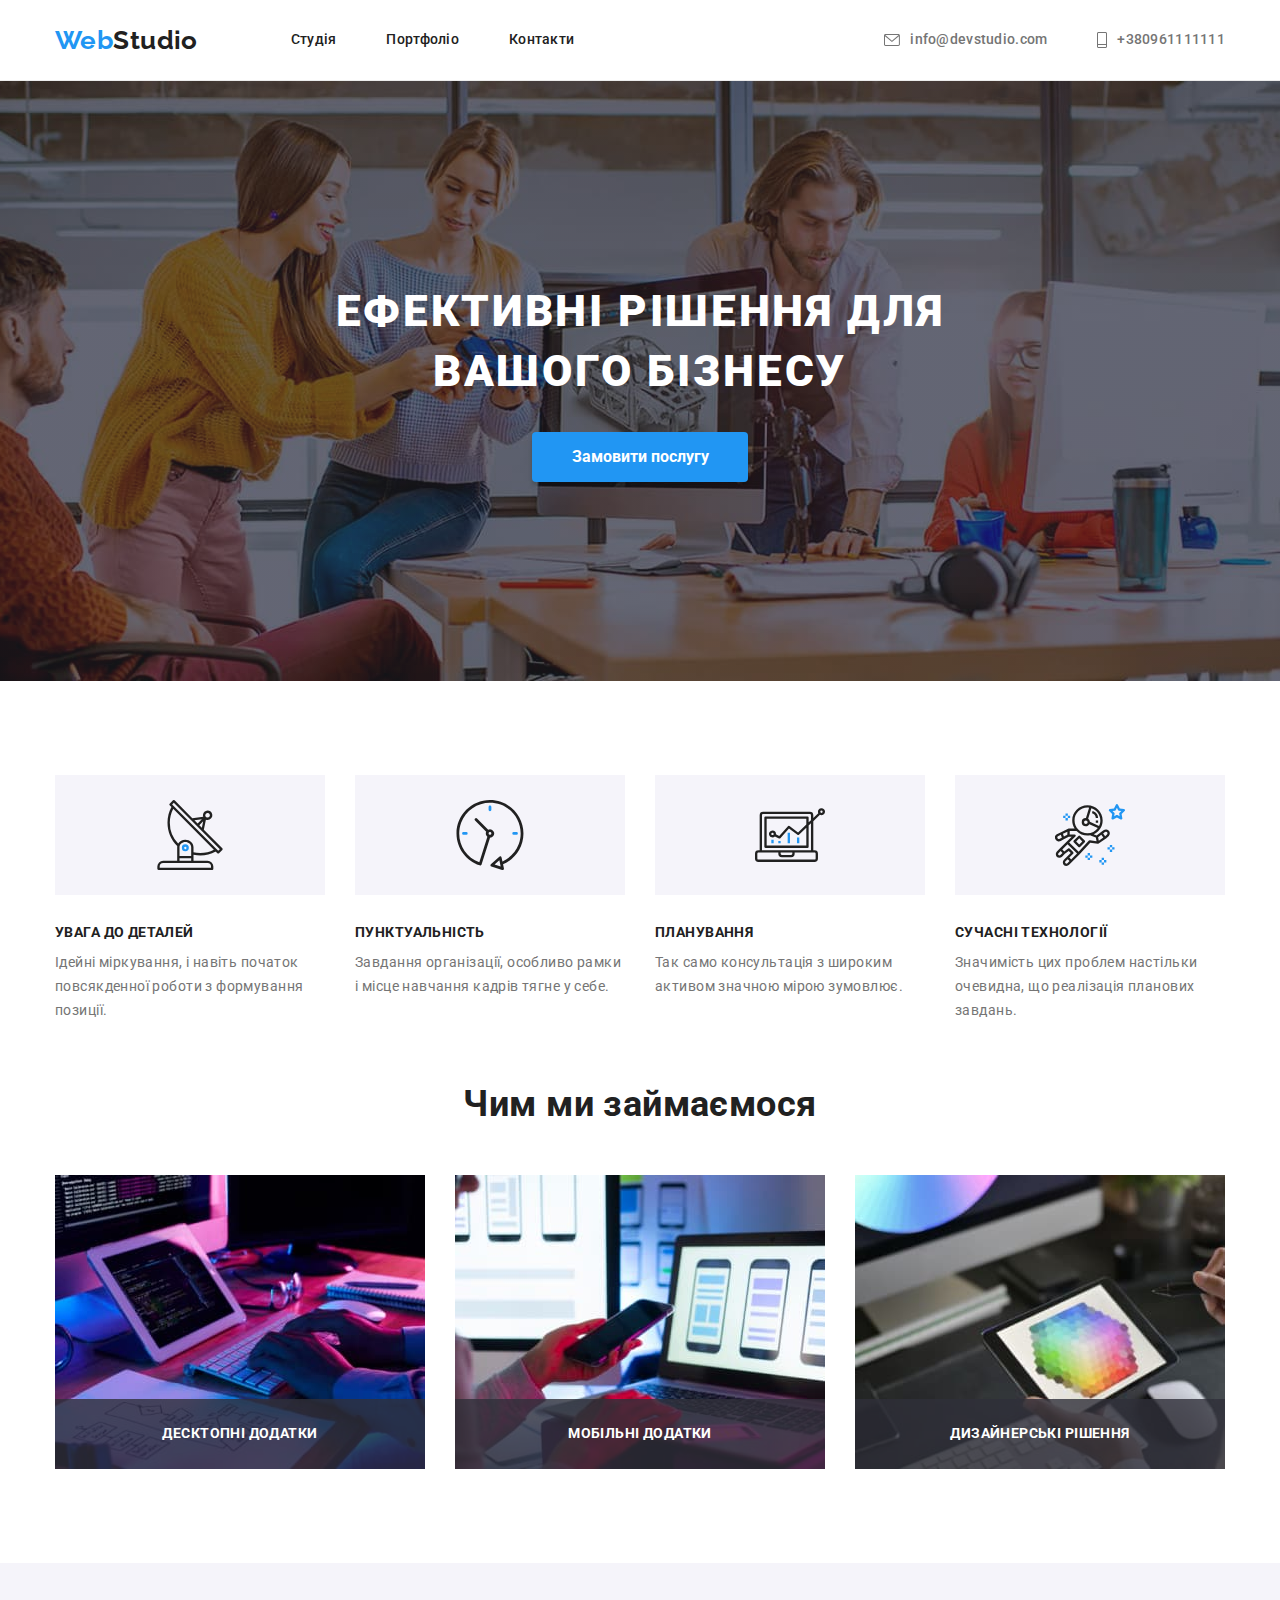
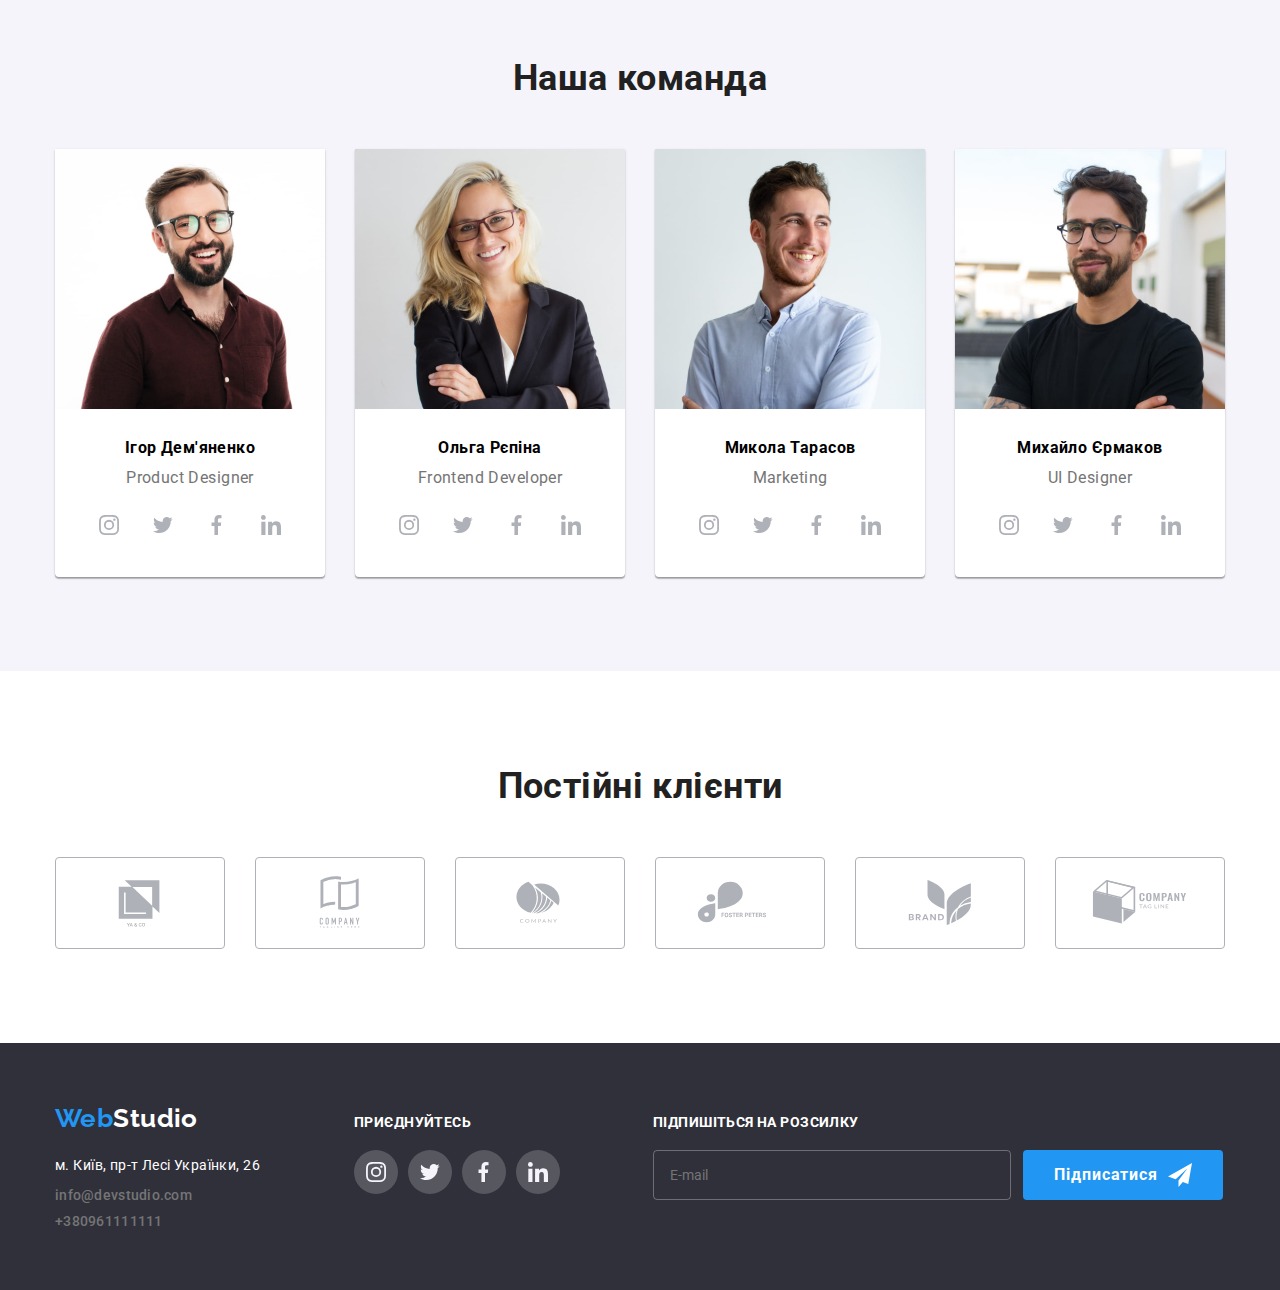
==== commit 65830ef7: "І що далі" ====
--- a/index.html
+++ b/index.html
@@ -10,7 +10,7 @@
     <link href="https://fonts.googleapis.com/css2?family=Raleway:wght@700&family=Roboto:ital,wght@0,400;0,500;0,700;1,900&display=swap" rel="stylesheet"/>
     <link rel="stylesheet" href="https://cdnjs.cloudflare.com/ajax/libs/modern-normalize/1.1.0/modern-normalize.min.css"> 
     <link rel="stylesheet" href="css/styles.css"/>
-    <link rel="stylesheet" href="./css/main.min.css" />
+    <link rel="stylesheet" href="./css/main.min.css"/>
 </head>
 <body>
     <header class="page-header">
@@ -18,7 +18,7 @@
         <nav class="page-header__nav">
             <a class="logo logo__page-header" href="./index.html" lang="en">Web<span class="logo__page-header_logos">Studio</span></a>
             <ul class="page-header__site-nav">
-                <li class="site-nav__item"><a href="./index.html" class="site-nav__link current">Студія</a></li>
+                <li class="site-nav__item"><a href="./index.html" class="site-nav__link site-nav__link_current">Студія</a></li>
                 <li class="site-nav__item"><a href="./portfolio.html" class="site-nav__link">Портфоліо</a></li>
                 <li class="site-nav__item"><a href="#" class="site-nav__link">Контакти</a></li>
             </ul>
--- a/css/styles.css
+++ b/css/styles.css
@@ -26,9 +26,6 @@
     --secondary-font : 'Raleway',sans-serif;
 }
 
-/*General*/
-
-
 /*body*/
 
 body {
@@ -74,26 +71,22 @@
   }
 
 .link,
-.site-nav__item,
-.site-nav__link,
 .contact,
 .contact,
 .site-nav,
-.link.current {
+.site-nav__link,
+.link .current {
   transition: color var(--transition);
 }
 
-.site-nav__link:hover,
-.site-nav__link:focus,
-.site-nav__item:hover,
-.site-nav__item:focus,
+
 .link:hover,
 .link:focus,
 .contact:hover,
 .contact:focus,
 .contact-footer:hover,
 .contact-footer:focus,
-.site-nav .link.current {
+.site-nav__link .current {
   color: var(--accent-color);
 }
 
@@ -168,7 +161,7 @@
     margin-left: 93px;
 }
 
-.site-nav__link_current::after {
+.link.site-nav__link .current::after {
     position: absolute;
     content:"";
     left: 0;
@@ -205,7 +198,7 @@
     color:var(--accent-color);
 }
 
-.site-nav__link.current {
+.site-nav__link .current {
     color: var(--accent-color);
 }
 
@@ -686,7 +679,7 @@
     fill: var(--accent-color);
 }
 
-/*New-footerdrom*/
+/*New-footerpage*/
 
 .contact-list {
     background-color: var(--secondary-black-color);
@@ -1298,8 +1291,6 @@
 
 
 
-
-
 .textarea {
     height: 120px ;
     width: 448px ;
